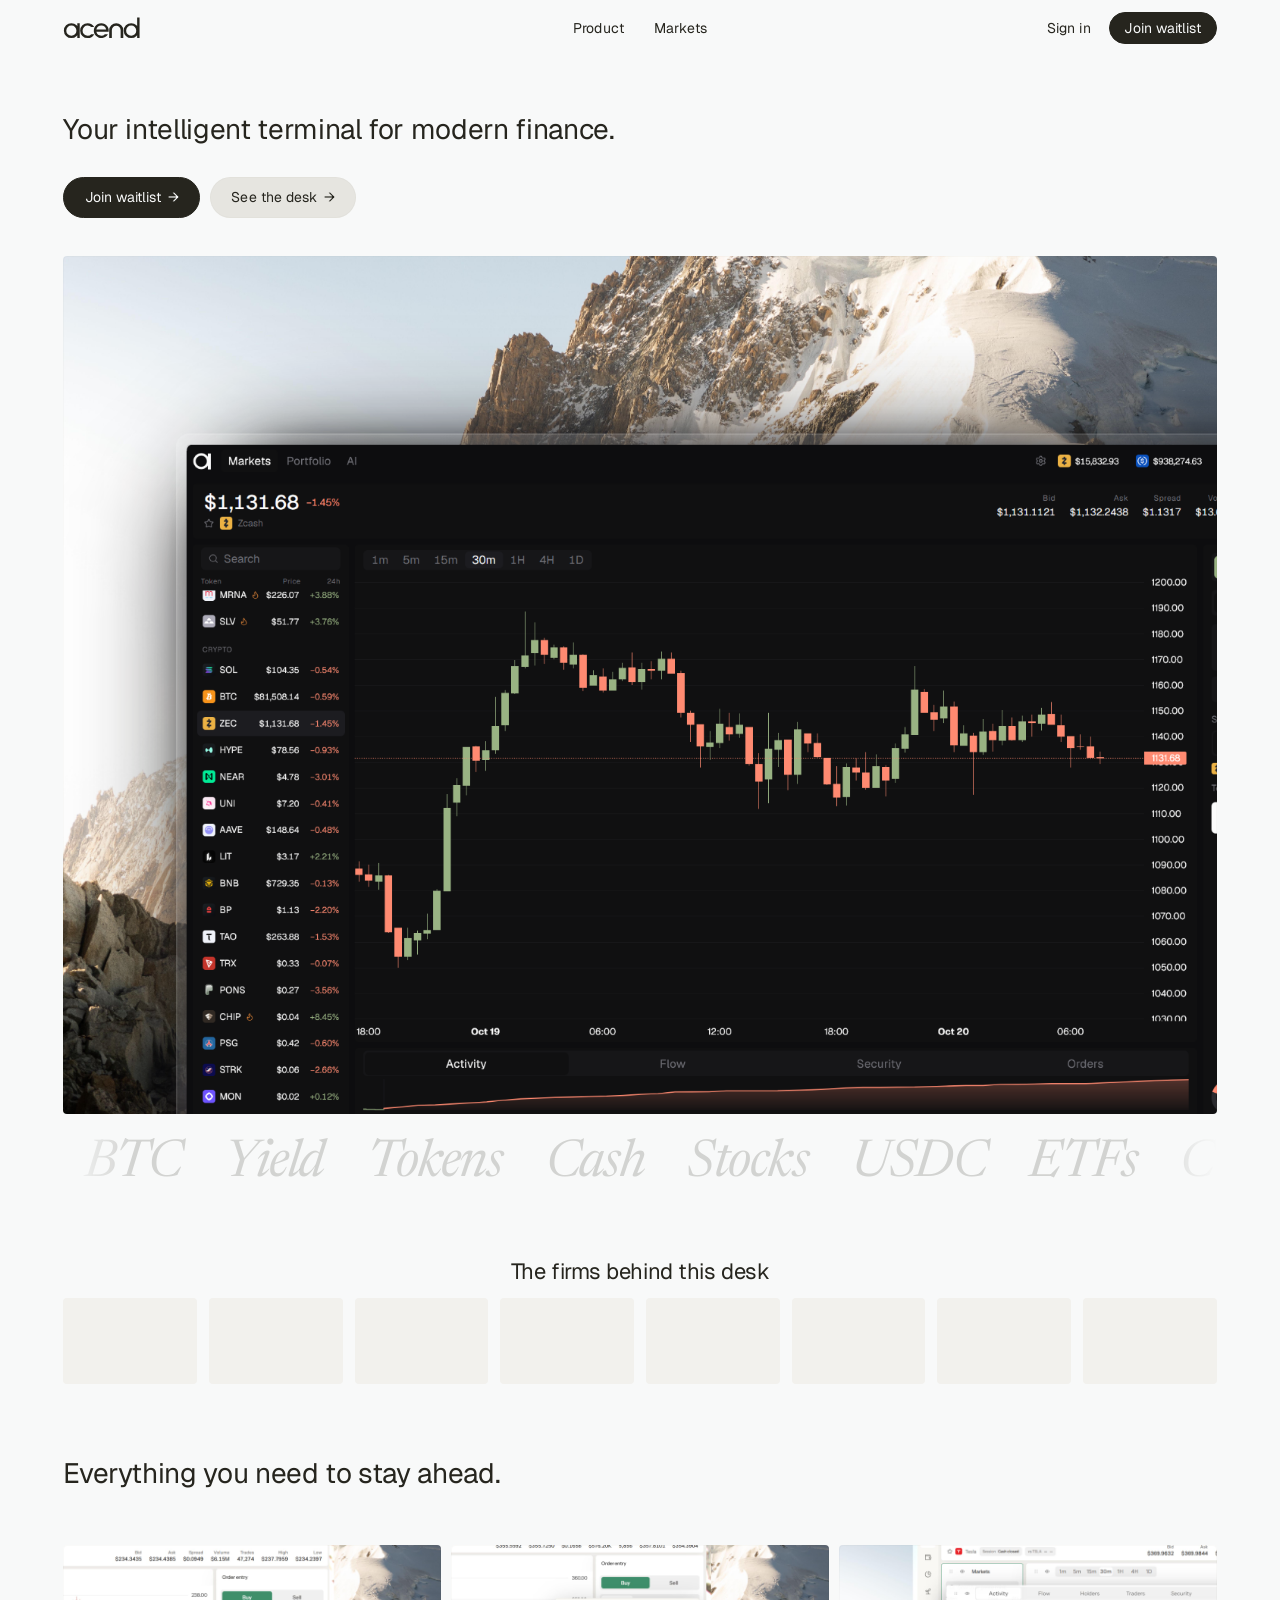
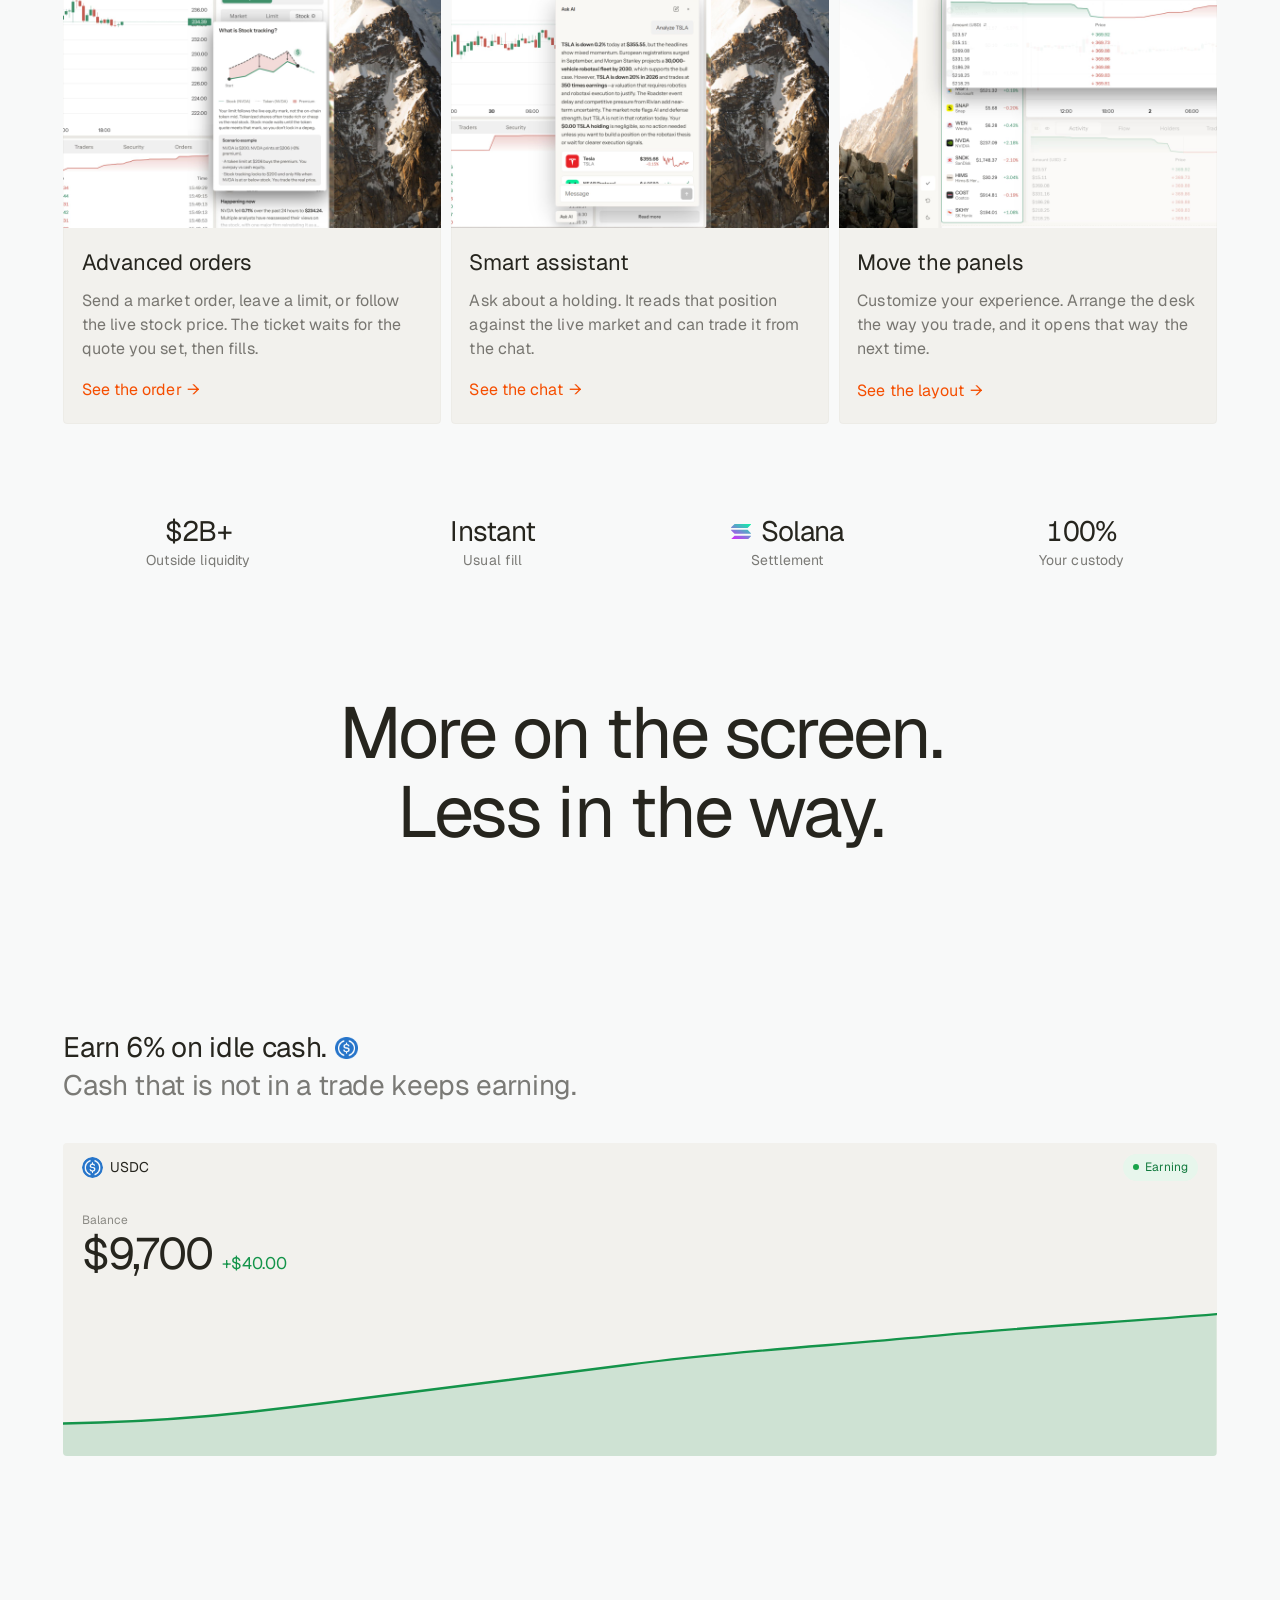
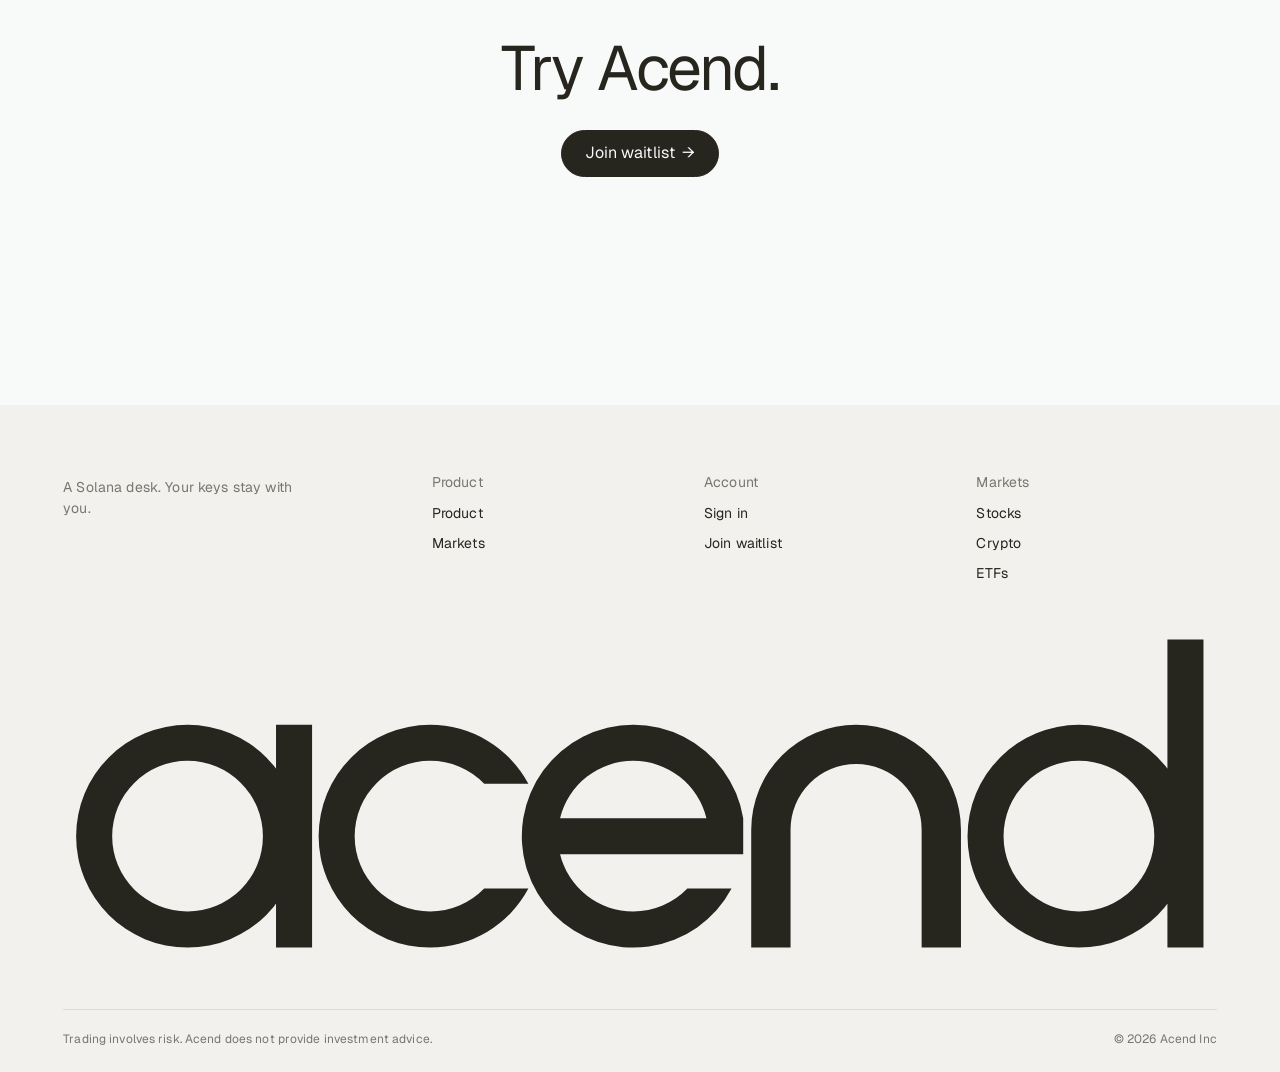
==== index.html @ 60d82014 "Bring the new hero onto the site branch. Co-authored-by: kaidenbell <kaidenbell@users.noreply.github" ====
<!DOCTYPE html>
<html lang="en">
  <head>
    <meta charset="utf-8" />
    <meta name="viewport" content="width=device-width, initial-scale=1" />
    <meta name="theme-color" content="#f8f9f9" />
    <meta
      name="description"
      content="Acend is a trading desk on Solana. Stocks, crypto, ETFs, and yield in one place. You keep custody."
    />
    <meta property="og:title" content="Acend | A trading desk on Solana" />
    <meta
      property="og:description"
      content="Acend is a trading desk on Solana. One ticket for stocks, crypto, ETFs, and yield. You keep custody."
    />
    <meta property="og:type" content="website" />
    <title>Acend | A trading desk on Solana</title>
    <link rel="icon" href="./favicon.svg" type="image/svg+xml" />
    <link rel="preconnect" href="https://fonts.googleapis.com" />
    <link rel="preconnect" href="https://fonts.gstatic.com" crossorigin />
    <link
      href="https://fonts.googleapis.com/css2?family=Geist:wght@300;400;500&family=Newsreader:ital,opsz,wght@1,6..72,400&display=swap"
      rel="stylesheet"
    />
    <link rel="stylesheet" href="./styles.css" />
  </head>
  <body>
    <a class="skip-link" href="#main">Skip to content</a>

    <header class="header">
      <div class="container header-bar">
        <a class="logo" href="#top" aria-label="Acend home">
          <svg class="wordmark" viewBox="0 0 176 50" aria-hidden="true">
            <g fill="currentColor" fill-rule="nonzero">
              <g transform="translate(2 14)">
                <path d="M34 17a17 17 0 1 1-34 0 17 17 0 1 1 34 0zM28.5 17a11.5 11.5 0 1 0-23 0 11.5 11.5 0 1 0 23 0zM30.5 0h5.5v34h-5.5z" />
              </g>
              <g transform="translate(39 14)">
                <path d="M32 9A17 17 0 0 0 17 0A17 17 0 0 0 0 17A17 17 0 0 0 17 34A17 17 0 0 0 32 25L25.26 25A11.5 11.5 0 0 1 17 28.5A11.5 11.5 0 0 1 5.5 17A11.5 11.5 0 0 1 17 5.5A11.5 11.5 0 0 1 25.26 9L32 9Z" />
              </g>
              <g transform="translate(70 14)">
                <path fill-rule="evenodd" d="M32 25A17 17 0 1 1 33.776 14.25L33.776 19.75H5.833A11.5 11.5 0 0 0 17 28.5A11.5 11.5 0 0 0 25.26 25L32 25ZM5.833 14.25A11.5 11.5 0 0 1 17 5.5A11.5 11.5 0 0 1 28.167 14.25Z" />
              </g>
              <g transform="translate(105 14)">
                <path d="M0 34V16A16 16 0 0 1 32 16V34H26V16A10 10 0 0 0 6 16V34H0Z" />
              </g>
              <g transform="translate(138 14)">
                <path d="M34 17a17 17 0 1 1-34 0 17 17 0 1 1 34 0zM28.5 17a11.5 11.5 0 1 0-23 0 11.5 11.5 0 1 0 23 0zM30.5-13h5.5v47h-5.5z" />
              </g>
            </g>
          </svg>
        </a>

        <nav class="nav" aria-label="Primary">
          <a href="#products">Product</a>
          <a href="#products">Markets</a>
        </nav>

        <div class="header-actions">
          <a class="quiet" href="https://acend-production.up.railway.app" data-app>Sign in</a>
          <a class="btn" href="/waitlist">Join waitlist</a>
        </div>

        <button
          class="menu-toggle"
          type="button"
          aria-expanded="false"
          aria-controls="mobile-nav"
          aria-label="Open menu"
        >
          <span></span>
          <span></span>
          <span></span>
        </button>
      </div>
    </header>

    <div class="mobile-nav" id="mobile-nav">
      <nav class="container" aria-label="Mobile">
        <a href="#products">Product</a>
        <a href="#products">Markets</a>
        <div class="mobile-cta">
          <a class="btn" href="/waitlist">Join waitlist</a>
        </div>
      </nav>
    </div>

    <main id="main">
      <section class="hero" id="top">
        <div class="container">
          <div class="stack">
            <h1 class="stack-title">Your intelligent terminal for modern finance.</h1>
          </div>
          <div class="hero-actions">
            <a class="btn" href="/waitlist">
              Join waitlist <span class="arrow" aria-hidden="true">→</span>
            </a>
            <a class="btn btn--secondary" href="#products">
              See the desk <span class="arrow" aria-hidden="true">→</span>
            </a>
          </div>

          <figure class="stage">
            <img
              src="./images/hero-desktop.png"
              alt="Acend trading desk over a mountain, with markets, a chart, and an order ticket."
              width="1522"
              height="1132"
            />
          </figure>
        </div>

        <section class="marquee" id="markets" aria-label="Markets">
          <div class="marquee__mask">
            <div class="marquee__track">
              <span class="marquee__item">BTC</span>
              <span class="marquee__item">Yield</span>
              <span class="marquee__item">Tokens</span>
              <span class="marquee__item">Cash</span>
              <span class="marquee__item">Stocks</span>
              <span class="marquee__item">USDC</span>
              <span class="marquee__item">ETFs</span>
              <span class="marquee__item">Crypto</span>
              <span class="marquee__item">SOL</span>
              <span class="marquee__item">Portfolio</span>
              <span class="marquee__item">BTC</span>
              <span class="marquee__item">Yield</span>
              <span class="marquee__item">Tokens</span>
              <span class="marquee__item">Cash</span>
              <span class="marquee__item">Stocks</span>
              <span class="marquee__item">USDC</span>
              <span class="marquee__item">ETFs</span>
              <span class="marquee__item">Crypto</span>
              <span class="marquee__item">SOL</span>
              <span class="marquee__item">Portfolio</span>
            </div>
          </div>
        </section>
      </section>

      <section class="logos" aria-labelledby="logos-title">
        <div class="container">
          <p class="logos-title" id="logos-title">The firms behind this desk</p>
          <div class="logo-row" aria-hidden="true">
            <div class="logo-card"></div>
            <div class="logo-card"></div>
            <div class="logo-card"></div>
            <div class="logo-card"></div>
            <div class="logo-card"></div>
            <div class="logo-card"></div>
            <div class="logo-card"></div>
            <div class="logo-card"></div>
          </div>
        </div>
      </section>

      <section class="section" id="products">
        <div class="container">
          <div class="stack">
            <h2 class="stack-title">Everything you need<br class="stack-break"> to stay ahead.</h2>
          </div>

          <div class="cards">
            <article class="card">
              <figure class="card-media">
                <img
                  src="./images/advanced-orders.jpg"
                  alt="Stock tracking on the Acend ticket, with a limit that follows the live equity price"
                  width="1600"
                  height="1200"
                />
              </figure>
              <div class="card-body">
                <h3 class="type-md">Advanced orders</h3>
                <p class="type-base sec pretty">
                  Send a market order, leave a limit, or follow the live stock price. The ticket waits for the quote you set, then fills.
                </p>
                <a class="link-accent" href="#products">See the order <span class="arrow" aria-hidden="true">→</span></a>
              </div>
            </article>

            <article class="card">
              <figure class="card-media">
                <img
                  src="./images/ask-desk.jpg"
                  alt="Ask AI on the Acend desk, with a note on Tesla and a place to send a message"
                  width="1600"
                  height="1200"
                />
              </figure>
              <div class="card-body">
                <h3 class="type-md">Smart assistant</h3>
                <p class="type-base sec pretty">
                  Ask about a holding. It reads that position against the live market and can trade it from the chat.
                </p>
                <a class="link-accent" href="#products">See the chat <span class="arrow" aria-hidden="true">→</span></a>
              </div>
            </article>

            <article class="card">
              <figure class="card-media">
                <img
                  src="./images/easy-layout.jpg"
                  alt="Acend markets panel dragged over a Tesla chart, with activity and a stock list"
                  width="1600"
                  height="1200"
                />
              </figure>
              <div class="card-body">
                <h3 class="type-md">Move the panels</h3>
                <p class="type-base sec pretty">
                  Customize your experience. Arrange the desk the way you trade, and it opens that way the next time.
                </p>
                <a class="link-accent" href="#products">See the layout <span class="arrow" aria-hidden="true">→</span></a>
              </div>
            </article>
          </div>
        </div>
      </section>

      <section class="stats-band">
        <div class="container">
          <dl class="stats">
            <div>
              <dt>$2B+</dt>
              <dd>Outside liquidity</dd>
            </div>
            <div>
              <dt>Instant</dt>
              <dd>Usual fill</dd>
            </div>
            <div>
              <dt class="stats-solana">
                <svg class="solana-mark" viewBox="0 0 398 312" aria-hidden="true" focusable="false">
                  <defs>
                    <linearGradient id="sol-a" x1="360.9" y1="351.5" x2="141.2" y2="-69.3" gradientTransform="matrix(1 0 0 -1 0 314)" gradientUnits="userSpaceOnUse">
                      <stop offset="0" stop-color="#00ffa3" />
                      <stop offset="1" stop-color="#dc1fff" />
                    </linearGradient>
                    <linearGradient id="sol-b" x1="264.8" y1="401.6" x2="45.2" y2="-19.1" gradientTransform="matrix(1 0 0 -1 0 314)" gradientUnits="userSpaceOnUse">
                      <stop offset="0" stop-color="#00ffa3" />
                      <stop offset="1" stop-color="#dc1fff" />
                    </linearGradient>
                    <linearGradient id="sol-c" x1="312.5" y1="376.7" x2="92.9" y2="-44.1" gradientTransform="matrix(1 0 0 -1 0 314)" gradientUnits="userSpaceOnUse">
                      <stop offset="0" stop-color="#00ffa3" />
                      <stop offset="1" stop-color="#dc1fff" />
                    </linearGradient>
                  </defs>
                  <path fill="url(#sol-b)" d="M64.6 3.8C67.1 1.4 70.4 0 73.8 0h317.4c5.8 0 8.7 7 4.6 11.1l-62.7 62.7c-2.4 2.4-5.7 3.8-9.2 3.8H6.5c-5.8 0-8.7-7-4.6-11.1L64.6 3.8z" />
                  <path fill="url(#sol-c)" d="M333.1 120.1c-2.4-2.4-5.7-3.8-9.2-3.8H6.5c-5.8 0-8.7 7-4.6 11.1l62.7 62.7c2.4 2.4 5.7 3.8 9.2 3.8h317.4c5.8 0 8.7-7 4.6-11.1l-62.7-62.7z" />
                  <path fill="url(#sol-a)" d="M64.6 237.9c2.4-2.4 5.7-3.8 9.2-3.8h317.4c5.8 0 8.7 7 4.6 11.1l-62.7 62.7c-2.4 2.4-5.7 3.8-9.2 3.8H6.5c-5.8 0-8.7-7-4.6-11.1l62.7-62.7z" />
                </svg>
                Solana
              </dt>
              <dd>Settlement</dd>
            </div>
            <div>
              <dt>100%</dt>
              <dd>Your custody</dd>
            </div>
          </dl>
        </div>
      </section>

      <section class="statement">
        <div class="container">
          <h2 class="type-display">More on the screen. Less in the way.</h2>
        </div>
      </section>

      <section class="section yield" id="yield">
        <div class="container">
          <div class="stack">
            <h2 class="stack-title">Earn 6% on idle cash.<img class="cash-mark" src="./images/usdc.png" alt="" width="256" height="256" /></h2>
            <p class="stack-support">Cash that is not in a trade keeps earning.</p>
          </div>
          <figure class="yield-shot">
            <div class="app-shot" role="img" aria-label="Acend balance of $9,700, earning $40.00.">
              <div class="app-shot-bar">
                <span class="app-shot-asset">
                  <img src="./images/usdc.png" alt="" width="256" height="256" />
                  USDC
                </span>
                <span class="app-status">Earning</span>
              </div>
              <div class="app-shot-main">
                <p class="app-shot-label">Balance</p>
                <div class="app-shot-line">
                  <p class="app-shot-balance">$9,700</p>
                  <p class="app-shot-delta">+$40.00</p>
                </div>
              </div>
              <svg class="app-chart" viewBox="0 0 960 150" preserveAspectRatio="none" aria-hidden="true">
                <path class="app-chart-fill" d="M0 118C90 116 150 108 230 96C320 82 380 74 470 60C560 46 630 42 720 32C810 22 880 18 960 10V150H0Z" />
                <path class="app-chart-line" d="M0 118C90 116 150 108 230 96C320 82 380 74 470 60C560 46 630 42 720 32C810 22 880 18 960 10" />
              </svg>
            </div>
          </figure>
        </div>
      </section>

      <section class="close" id="get-started">
        <div class="container">
          <div class="stack">
            <h2 class="stack-title">Try Acend.</h2>
          </div>
          <a class="btn" href="/waitlist">
            Join waitlist <span class="arrow" aria-hidden="true">→</span>
          </a>
        </div>
      </section>

      <div class="mind">
        <canvas id="mind" aria-hidden="true"></canvas>
      </div>
    </main>

    <footer class="footer">
      <div class="container">
        <div class="footer-grid">
          <div class="footer-brand">
            <p>A Solana desk. Your keys stay with you.</p>
          </div>
          <div>
            <h3>Product</h3>
            <a href="#products">Product</a>
            <a href="#products">Markets</a>
          </div>
          <div>
            <h3>Account</h3>
            <a href="https://acend-production.up.railway.app" data-app>Sign in</a>
            <a href="/waitlist">Join waitlist</a>
          </div>
          <div>
            <h3>Markets</h3>
            <a href="#products">Stocks</a>
            <a href="#products">Crypto</a>
            <a href="#products">ETFs</a>
          </div>
        </div>

        <a class="footer-mark" href="#top" aria-label="Acend home">
          <svg class="wordmark" viewBox="0 0 176 50" aria-hidden="true">
            <g fill="currentColor" fill-rule="nonzero">
              <g transform="translate(2 14)">
                <path d="M34 17a17 17 0 1 1-34 0 17 17 0 1 1 34 0zM28.5 17a11.5 11.5 0 1 0-23 0 11.5 11.5 0 1 0 23 0zM30.5 0h5.5v34h-5.5z" />
              </g>
              <g transform="translate(39 14)">
                <path d="M32 9A17 17 0 0 0 17 0A17 17 0 0 0 0 17A17 17 0 0 0 17 34A17 17 0 0 0 32 25L25.26 25A11.5 11.5 0 0 1 17 28.5A11.5 11.5 0 0 1 5.5 17A11.5 11.5 0 0 1 17 5.5A11.5 11.5 0 0 1 25.26 9L32 9Z" />
              </g>
              <g transform="translate(70 14)">
                <path fill-rule="evenodd" d="M32 25A17 17 0 1 1 33.776 14.25L33.776 19.75H5.833A11.5 11.5 0 0 0 17 28.5A11.5 11.5 0 0 0 25.26 25L32 25ZM5.833 14.25A11.5 11.5 0 0 1 17 5.5A11.5 11.5 0 0 1 28.167 14.25Z" />
              </g>
              <g transform="translate(105 14)">
                <path d="M0 34V16A16 16 0 0 1 32 16V34H26V16A10 10 0 0 0 6 16V34H0Z" />
              </g>
              <g transform="translate(138 14)">
                <path d="M34 17a17 17 0 1 1-34 0 17 17 0 1 1 34 0zM28.5 17a11.5 11.5 0 1 0-23 0 11.5 11.5 0 1 0 23 0zM30.5-13h5.5v47h-5.5z" />
              </g>
            </g>
          </svg>
        </a>

        <div class="footer-bottom">
          <p>Trading involves risk. Acend does not provide investment advice.</p>
          <p>© 2026 Acend Inc</p>
        </div>
      </div>
    </footer>

    <div class="beta" id="beta-gate" hidden role="dialog" aria-modal="true" aria-labelledby="beta-gate-title">
      <div class="beta-backdrop" data-beta-close></div>
      <div class="beta-panel">
        <h2 id="beta-gate-title" class="type-lg">Acend is in beta.</h2>
        <p class="type-base sec">Accounts open soon.</p>
        <button type="button" class="btn" data-beta-close>Back</button>
      </div>
    </div>

    <script src="./main.js"></script>
  </body>
</html>
---- styles.css ----
/* Acend, set in Cursor's marketing system.
   Type scale, color, spacing, and buttons follow cursor.com.
   CursorGothic is proprietary, so the grotesque is Geist at the same
   weights Cursor actually ships: 400 for text and display, 700 unused
   on the page. */

:root {
  --bg: #f8f9f9;
  --fg: #26251e;
  --fg-02: #3b3a33;
  --accent: #f54e00;
  --card: #f2f1ed;
  --card-03: #e6e5e0;
  --card-04: #e1e0db;
  --text-sec: color-mix(in oklab, var(--fg) 60%, transparent);
  --text-ter: color-mix(in oklab, var(--fg) 40%, transparent);
  --text-hover: color-mix(in oklab, var(--fg) 75%, transparent);
  --border: color-mix(in oklab, var(--fg) 2.5%, transparent);
  --border-02: color-mix(in oklab, var(--fg) 10%, transparent);
  --accent-hover: color-mix(in oklab, var(--accent) 75%, transparent);

  --font: "Geist", "Helvetica Neue", Helvetica, Arial, sans-serif;
  --font-display: "Newsreader", ui-serif, Georgia, serif;

  --g: 0.625rem;
  --v: 1.4rem;
  --header-h: 56px;
  --container: 1380px;
  --radius: 4px;
  --ease: cubic-bezier(0.25, 1, 0.5, 1);
  --dur: 0.14s;

  --text-xs: 0.75rem;
  --text-sm: 0.875rem;
  --text-base: 1rem;
  --text-md: 1.375rem;
  --text-md-lg: 1.625rem;
  --text-lg: 2.25rem;
  --text-xl: 3.25rem;
  --text-2xl: 4.5rem;

  --track-sm: 0.01em;
  --track-base: 0.005em;
  --track-md: -0.005em;
  --track-md-lg: -0.0125em;
  --track-lg: -0.02em;
  --track-xl: -0.025em;
  --track-2xl: -0.03em;
}

*,
*::before,
*::after {
  box-sizing: border-box;
}

html {
  scroll-behavior: smooth;
  scroll-padding-top: calc(var(--header-h) + 12px);
}

@media (prefers-reduced-motion: reduce) {
  html {
    scroll-behavior: auto;
  }

  *,
  *::before,
  *::after {
    transition: none !important;
    animation: none !important;
  }
}

body {
  margin: 0;
  min-height: 100vh;
  background: var(--bg);
  color: var(--fg);
  font-family: var(--font);
  font-size: var(--text-base);
  font-weight: 400;
  line-height: 1.5;
  letter-spacing: var(--track-base);
  font-synthesis: none;
  text-rendering: optimizeLegibility;
  -webkit-font-smoothing: antialiased;
  -moz-osx-font-smoothing: grayscale;
}

body.locked {
  overflow: hidden;
}

img,
svg {
  display: block;
  max-width: 100%;
}

button,
a {
  color: inherit;
}

button {
  font: inherit;
  background: none;
  border: 0;
  padding: 0;
  cursor: pointer;
}

a {
  text-decoration: none;
}

h1,
h2,
h3,
p,
dl,
dd,
figure,
blockquote {
  margin: 0;
}

::selection {
  background: var(--fg);
  color: var(--bg);
}

:focus {
  outline: none;
}

:focus-visible {
  outline: 2px solid var(--fg);
  outline-offset: 0.3ch;
}

.skip-link {
  position: absolute;
  left: 1rem;
  top: -4rem;
  z-index: 80;
  border-radius: 999px;
  background: var(--fg);
  color: var(--bg);
  padding: 0.45em 0.8em;
  font-size: var(--text-sm);
}

.skip-link:focus {
  top: 0.75rem;
}

.container {
  width: min(var(--container), calc(100% - 2.5rem));
  margin-inline: auto;
}

@media (min-width: 900px) {
  .container,
  .marquee {
    width: min(calc(var(--container) - 5.4rem), calc(100% - 2.5rem - 5.4rem));
    margin-inline: auto;
  }
}

.type-sm {
  font-size: var(--text-sm);
  line-height: 1.5;
  letter-spacing: var(--track-sm);
}

.type-base {
  font-size: var(--text-base);
  line-height: 1.5;
  letter-spacing: var(--track-base);
}

.type-md {
  font-size: var(--text-base);
  line-height: 1.3;
  letter-spacing: var(--track-md);
}

.type-lg {
  font-size: clamp(1.75rem, 1.2rem + 2vw, var(--text-lg));
  line-height: 1.2;
  letter-spacing: var(--track-lg);
  font-weight: 400;
  text-wrap: balance;
}

.type-display {
  font-size: clamp(2.5rem, 1rem + 5vw, var(--text-2xl));
  line-height: 1.1;
  letter-spacing: var(--track-2xl);
  font-weight: 400;
  text-wrap: balance;
}

.sec {
  color: var(--text-sec);
}

.pretty {
  text-wrap: pretty;
}

/* Buttons — fully rounded, weight 400, same padding as cursor.com */

.btn {
  display: inline-flex;
  align-items: center;
  justify-content: center;
  gap: 0.45em;
  border-radius: 999px;
  border: 1px solid var(--fg);
  background: var(--fg);
  color: var(--bg);
  font-size: var(--text-base);
  font-weight: 400;
  line-height: 1;
  letter-spacing: var(--track-base);
  padding: 0.89em 1.45em 0.91em;
  white-space: nowrap;
  transition: background-color var(--dur) var(--ease), border-color var(--dur) var(--ease), color var(--dur) var(--ease);
}

.btn:hover {
  background: var(--fg-02);
  border-color: var(--fg-02);
  color: var(--bg);
}

.btn--secondary {
  background: var(--card-03);
  border-color: var(--border);
  color: var(--fg);
}

.btn--secondary:hover {
  background: var(--card-04);
  border-color: var(--border);
  color: var(--fg);
}

.btn .arrow {
  display: inline-block;
  transition: transform var(--dur) var(--ease);
}

.btn:hover .arrow {
  transform: translateX(2px);
}

.link-accent {
  display: inline-flex;
  align-items: center;
  gap: 0.35em;
  color: var(--accent);
  font-size: var(--text-base);
  letter-spacing: var(--track-base);
  transition: color var(--dur) var(--ease);
}

.link-accent:hover {
  color: var(--accent-hover);
}

.link-accent .arrow {
  transition: transform var(--dur) var(--ease);
}

.link-accent:hover .arrow {
  transform: translateX(2px);
}

/* Header */

.header {
  position: fixed;
  inset: 0 0 auto;
  z-index: 50;
  height: var(--header-h);
  background: var(--bg);
}

.header-bar {
  display: flex;
  align-items: center;
  justify-content: space-between;
  height: var(--header-h);
  gap: 1rem;
}

.logo {
  display: inline-flex;
  align-items: center;
  color: var(--fg);
  position: relative;
  z-index: 60;
}

.wordmark {
  display: block;
  height: 22px;
  width: auto;
  overflow: visible;
}

.nav {
  display: none;
  align-items: center;
}

.nav a,
.quiet {
  display: inline-flex;
  align-items: center;
  padding: 0.35rem 0.9375rem;
  font-size: var(--text-sm);
  letter-spacing: var(--track-sm);
  line-height: 1.5;
  background: transparent;
  border-radius: 999px;
  transition: color var(--dur) var(--ease);
}

.nav a:hover,
.quiet:hover {
  color: var(--text-hover);
}

.header-actions {
  display: none;
  align-items: center;
  gap: 0.25rem;
}

.header-actions .quiet,
.header-actions .btn {
  height: 32px;
  padding: 0 0.9rem;
  font-size: 0.875rem;
  line-height: 1;
}

.menu-toggle {
  position: relative;
  z-index: 60;
  width: 40px;
  height: 40px;
}

.menu-toggle span {
  position: absolute;
  left: 11px;
  width: 18px;
  height: 1.5px;
  background: var(--fg);
  transition: transform var(--dur) var(--ease), opacity var(--dur) var(--ease), top var(--dur) var(--ease);
}

.menu-toggle span:nth-child(1) {
  top: 15px;
}

.menu-toggle span:nth-child(2) {
  top: 20px;
}

.menu-toggle span:nth-child(3) {
  top: 25px;
}

.menu-toggle.is-open span:nth-child(1) {
  top: 20px;
  transform: rotate(45deg);
}

.menu-toggle.is-open span:nth-child(2) {
  opacity: 0;
}

.menu-toggle.is-open span:nth-child(3) {
  top: 20px;
  transform: rotate(-45deg);
}

.mobile-nav {
  display: none;
  position: fixed;
  inset: var(--header-h) 0 0;
  z-index: 45;
  background: var(--bg);
  overflow: auto;
  padding: 0.5rem 0 3rem;
}

.mobile-nav.is-open {
  display: block;
}

.mobile-nav a {
  display: block;
  padding: 1.15rem 0;
  border-bottom: 1px solid var(--border-02);
  font-size: var(--text-md);
  letter-spacing: var(--track-md);
  line-height: 1.3;
}

.mobile-nav .mobile-cta {
  display: flex;
  flex-direction: column;
  margin-top: 1.75rem;
}

.mobile-nav .mobile-cta .btn {
  display: flex;
  align-items: center;
  justify-content: center;
  width: 100%;
  padding: 0.95em 1.45em;
  border: 1px solid var(--fg);
  font-size: var(--text-base);
  letter-spacing: var(--track-base);
  line-height: 1;
  text-align: center;
}

@media (min-width: 900px) {
  .header-bar {
    display: grid;
    grid-template-columns: 1fr auto 1fr;
  }

  .nav,
  .header-actions {
    display: flex;
  }

  .nav {
    justify-self: center;
  }

  .header-actions {
    justify-self: end;
  }

  .menu-toggle,
  .mobile-nav {
    display: none !important;
  }

  .type-md {
    font-size: var(--text-md);
    line-height: 1.3;
    letter-spacing: var(--track-md);
  }
}

/* Hero */

.hero {
  padding: calc(var(--header-h) + 4.75rem) 0 2rem;
}

@media (min-width: 900px) {
  .hero {
    padding-top: 7rem;
    padding-bottom: 2.8rem;
  }
}

.hero .stack-title,
.hero .stack-support {
  font-weight: 400;
}

.hero-actions {
  display: flex;
  flex-wrap: wrap;
  align-items: center;
  gap: var(--g);
  margin-top: 1.85rem;
}

.hero-actions .btn {
  font-size: 0.875rem;
}

.stack {
  max-width: 20em;
  font-size: 1.625rem;
}

.stack-title,
.stack-support {
  font-size: 1em;
  font-weight: 400;
  line-height: 1.25;
  letter-spacing: -0.0125em;
  text-wrap: balance;
}

.stack-title {
  color: var(--fg);
}

.stack-support {
  margin-top: 0.15rem;
  color: var(--text-sec);
}

.stack .btn {
  margin-top: 1.7rem;
}

@media (max-width: 899px) {
  #yield .stack {
    max-width: none;
  }

  #yield .stack-support {
    font-size: 1.125rem;
    text-wrap: nowrap;
  }

  .hero .stack-support,
  .hero-actions .btn--secondary {
    display: none;
  }

  .hero .stack {
    max-width: 16em;
  }

  .hero .stack-title,
  #products .stack-title {
    line-height: 1.08;
  }

  .hero-actions {
    margin-top: 1.4rem;
  }
}

@media (min-width: 900px) {
  .stack-break {
    display: none;
  }

  .stack {
    font-size: 1.75rem;
  }
}

.mind {
  height: 176px;
  margin: 0 0 1.25rem;
}

.mind canvas {
  display: block;
  width: 100%;
  height: 100%;
}

@media (max-width: 899px) {
  .mind {
    height: 132px;
  }
}

.stage {
  position: relative;
  margin: 2.4rem 0 0;
  overflow: hidden;
  border-radius: var(--radius);
  background: var(--card-03);
  aspect-ratio: 1522 / 1132;
}

.stage::after {
  content: "";
  position: absolute;
  inset: 0;
  border-radius: inherit;
  border: 1px solid var(--border);
  pointer-events: none;
}

.stage img {
  display: block;
  width: 100%;
  height: 100%;
  object-fit: cover;
  object-position: center;
}

.stats-band {
  padding: 2.75rem 0 0.6rem;
}

#products {
  padding-bottom: 1.6rem;
}

.stats {
  display: grid;
  grid-template-columns: 1fr 1fr;
  gap: 1.6rem 1rem;
  margin: 0;
  text-align: center;
}

.stats > div {
  display: flex;
  flex-direction: column;
  align-items: center;
}

.stats dt {
  font-size: 1.25rem;
  font-weight: 400;
  line-height: 1.15;
  letter-spacing: -0.02em;
  font-variant-numeric: tabular-nums;
}

.stats dd {
  margin-top: 0.2rem;
  color: var(--text-sec);
  font-size: var(--text-sm);
  letter-spacing: 0.01em;
}

.logos {
  padding: 0.85rem 0 0.25rem;
  text-align: center;
}

.logos-title {
  margin: 0 auto;
  max-width: 18em;
  font-size: 1.25rem;
  font-weight: 400;
  letter-spacing: -0.02em;
  line-height: 1.3;
}

.logo-row {
  display: grid;
  grid-template-columns: repeat(4, minmax(0, 1fr));
  gap: 0.5rem;
  margin-top: 0.6rem;
}

.logo-card {
  height: 4.35rem;
  background: var(--card);
  border-radius: var(--radius);
}

@media (min-width: 900px) {
  .logos {
    padding-top: 1.15rem;
  }

  .logos-title {
    max-width: none;
    font-size: 1.375rem;
  }

  #products {
    padding-bottom: 2rem;
  }

  .stats-band {
    padding-top: 3.75rem;
  }

  .logo-row {
    grid-template-columns: repeat(8, minmax(0, 1fr));
    gap: 0.75rem;
    margin-top: 0.75rem;
  }

  .logo-card {
    height: 5.4rem;
  }
}

.stats-solana {
  display: flex;
  align-items: center;
  justify-content: center;
  gap: 0.35em;
}

.solana-mark {
  width: 0.72em;
  height: 0.56em;
  flex: none;
}

@media (min-width: 900px) {
  .stats {
    grid-template-columns: repeat(4, minmax(0, 1fr));
    gap: 1.5rem;
  }

  .stats dt {
    font-size: 1.75rem;
    letter-spacing: -0.025em;
    line-height: 1.1;
  }
}

/* Moving market line — Newsreader italic, same as acend.fi */

.marquee {
  padding: 1.5rem 0 0.25rem;
  overflow: hidden;
}

.marquee__mask {
  mask-image: linear-gradient(to right, transparent, #000 6%, #000 94%, transparent);
}

.marquee__track {
  display: flex;
  width: max-content;
  animation: marquee 56s linear infinite;
}

.marquee__item {
  flex-shrink: 0;
  padding: 0 1.35rem;
  font-family: var(--font-display);
  font-size: clamp(2rem, 1.2rem + 2.6vw, 3.25rem);
  font-style: italic;
  font-weight: 400;
  letter-spacing: -0.03em;
  line-height: 1;
  color: color-mix(in oklab, var(--fg) 18%, transparent);
  font-optical-sizing: auto;
}

@keyframes marquee {
  from {
    transform: translateX(0);
  }
  to {
    transform: translateX(-50%);
  }
}

@media (hover: hover) {
  .marquee:hover .marquee__track {
    animation-play-state: paused;
  }
}

/* Sections */

.section {
  padding: 4.2rem 0;
}

.section .stack + .cards {
  margin-top: 3.4rem;
}

/* Feature cards */

.cards {
  display: grid;
  gap: 2rem;
}

.card {
  position: relative;
  display: flex;
  flex-direction: column;
  min-width: 0;
  background: var(--card);
  border-radius: var(--radius);
  overflow: hidden;
}

.card::before {
  content: "";
  position: absolute;
  inset: 0;
  z-index: 2;
  border-radius: inherit;
  border: 1px solid var(--border);
  pointer-events: none;
}

.card-media {
  aspect-ratio: 4 / 3;
  background: var(--card-03);
  overflow: hidden;
}

.card-media img {
  width: 100%;
  height: 100%;
  object-fit: cover;
}

.card-body {
  display: flex;
  flex-direction: column;
  align-items: flex-start;
  gap: 0.65rem;
  padding: 1.1rem 1.1rem 1.25rem;
}

.card-body h3 {
  font-weight: 400;
}

.card-body .link-accent {
  margin-top: 0.35rem;
}

@media (min-width: 900px) {
  .cards {
    grid-template-columns: repeat(3, minmax(0, 1fr));
    gap: var(--g);
  }

  .card-body {
    padding: 1.25rem 1.15rem 1.35rem;
    gap: 0.75rem;
  }
}

/* Statement */

.statement {
  padding: 5.6rem 0;
  text-align: center;
}

.statement h2 {
  max-width: 16ch;
  margin-inline: auto;
}

.statement p {
  margin-top: 1rem;
  font-size: var(--text-md);
  line-height: 1.3;
  letter-spacing: var(--track-md);
}

@media (min-width: 900px) {
  .statement {
    padding: 7rem 0;
  }

  .statement p {
    font-size: var(--text-lg);
    line-height: 1.2;
    letter-spacing: var(--track-lg);
  }
}

/* Yield */

.cash-mark {
  display: inline-block;
  width: 0.82em;
  height: 0.82em;
  margin-left: 0.28em;
  vertical-align: -0.08em;
}

.yield-shot {
  margin: 2.2rem 0 0;
}

.app-shot {
  width: 100%;
  background: var(--card);
  border-radius: var(--radius);
  overflow: hidden;
}

.app-shot-bar {
  display: flex;
  align-items: center;
  justify-content: space-between;
  gap: 0.75rem;
  padding: 0.7rem 0.85rem;
}

.app-shot-asset {
  display: inline-flex;
  align-items: center;
  gap: 0.45rem;
  font-size: 0.875rem;
  letter-spacing: -0.01em;
}

.app-shot-asset img {
  width: 1.35rem;
  height: 1.35rem;
  border-radius: 50%;
}

.app-status {
  display: inline-flex;
  align-items: center;
  gap: 0.4rem;
  height: 1.7rem;
  padding: 0 0.65rem;
  border-radius: 999px;
  background: #e7f6ec;
  color: #127a3e;
  font-size: 0.75rem;
  letter-spacing: -0.005em;
}

.app-status::before {
  content: "";
  width: 0.38rem;
  height: 0.38rem;
  border-radius: 50%;
  background: #18a34a;
}

.app-shot-main {
  padding: 0.95rem 0.95rem 1.1rem;
}

.app-shot-label {
  color: #8b8a84;
  font-size: 0.75rem;
  letter-spacing: 0.01em;
}

.app-shot-line {
  display: flex;
  align-items: baseline;
  gap: 0.65rem;
  margin-top: 0.15rem;
}

.app-shot-balance {
  font-size: 2.15rem;
  line-height: 1.05;
  letter-spacing: -0.04em;
}

.app-shot-delta {
  color: #14944a;
  font-size: 0.95rem;
  letter-spacing: -0.015em;
}

.app-chart {
  display: block;
  width: 100%;
  height: 6.25rem;
  margin-top: 0.35rem;
}

.app-chart-fill {
  fill: rgb(20 148 74 / 16%);
}

.app-chart-line {
  fill: none;
  stroke: #14944a;
  stroke-width: 2.4;
  stroke-linecap: round;
  stroke-linejoin: round;
  vector-effect: non-scaling-stroke;
}

@media (min-width: 900px) {
  .yield-shot {
    margin-top: 2.5rem;
  }

  .app-shot {
    width: 100%;
  }

  .app-shot-bar,
  .app-shot-main {
    padding-inline: 1.15rem;
  }

  .app-shot-main {
    padding-top: 1.15rem;
    padding-bottom: 1.3rem;
  }

  .app-shot-balance {
    font-size: 2.75rem;
  }

  .app-shot-delta {
    font-size: 1.05rem;
  }

  .app-chart {
    height: 9.5rem;
  }
}

/* Close */

.close {
  padding: 5.6rem 0 1.75rem;
  text-align: center;
}

.close .stack {
  margin-inline: auto;
  text-align: center;
}

.close .stack-title {
  font-size: clamp(2.75rem, 1.5rem + 3vw, 4.5rem);
  line-height: 1.05;
  letter-spacing: var(--track-2xl);
}

.close .btn {
  margin-top: 1.85rem;
}

@media (min-width: 900px) {
  .close {
    padding: 7rem 0 2rem;
  }
}

/* Footer */

.footer {
  background: var(--card);
  padding: 4.2rem 0 1.5rem;
}

.footer-grid {
  display: grid;
  grid-template-columns: 1fr 1fr;
  gap: 2rem 1.25rem;
}

.footer h3 {
  padding-bottom: 0.35rem;
  color: var(--text-sec);
  font-size: var(--text-sm);
  font-weight: 400;
  letter-spacing: var(--track-sm);
}

.footer-grid a,
.footer-grid p {
  display: block;
  padding: 0.28rem 0;
  font-size: var(--text-sm);
  letter-spacing: var(--track-sm);
}

.footer-grid a:hover {
  color: var(--text-hover);
}

.footer-brand p {
  max-width: 28ch;
  color: var(--text-sec);
  padding-top: 0.35rem;
}

.footer-bottom {
  display: flex;
  flex-direction: column;
  gap: 0.5rem;
  margin-top: 3rem;
  padding-top: 1.25rem;
  border-top: 1px solid var(--border-02);
  color: var(--text-sec);
  font-size: var(--text-xs);
  letter-spacing: var(--track-sm);
  line-height: 1.5;
}

.footer-mark {
  display: block;
  margin-top: 2.8rem;
  color: var(--fg);
}

.footer-mark .wordmark {
  width: 100%;
  height: auto;
}

@media (min-width: 800px) {
  .footer-grid {
    grid-template-columns: 1.4fr repeat(3, 1fr);
    gap: 2rem;
  }

  .footer-bottom {
    flex-direction: row;
    justify-content: space-between;
    align-items: end;
    gap: 2rem;
  }
}

/* Beta */

.beta {
  position: fixed;
  inset: 0;
  z-index: 80;
  display: grid;
  place-items: center;
  padding: 1.25rem;
}

.beta[hidden] {
  display: none;
}

.beta-backdrop {
  position: absolute;
  inset: 0;
  background: rgb(38 37 30 / 0.4);
}

.beta-panel {
  position: relative;
  width: min(28rem, 100%);
  padding: 2rem 1.75rem 1.75rem;
  background: var(--bg);
  border-radius: 8px;
  box-shadow:
    0 0 1rem rgb(0 0 0 / 0.04),
    0 24px 80px rgb(38 37 30 / 0.16);
  text-align: left;
}

.beta-panel::before {
  content: "";
  position: absolute;
  inset: 0;
  border-radius: inherit;
  border: 1px solid var(--border-02);
  pointer-events: none;
}

.beta-panel .sec {
  margin-top: 0.65rem;
  max-width: 28ch;
}

.beta-panel .btn {
  margin-top: 1.5rem;
}

/* Waitlist */

.waitlist-page {
  min-height: 100vh;
  display: flex;
  flex-direction: column;
}

.waitlist-main {
  flex: 1;
  display: flex;
  align-items: center;
  justify-content: center;
  padding: calc(var(--header-h) + 2.75rem) 0 3.5rem;
}

.waitlist-panel {
  width: min(26rem, 100%);
  margin-inline: auto;
  text-align: center;
}

.waitlist-title {
  font-size: clamp(2rem, 1.2rem + 2.2vw, 2.75rem);
  font-weight: 400;
  line-height: 1.15;
  letter-spacing: var(--track-lg);
  text-wrap: balance;
}

@media (min-width: 900px) {
  .waitlist-panel {
    width: min(34rem, 100%);
  }

  .waitlist-title {
    white-space: nowrap;
    text-wrap: nowrap;
  }
}

.waitlist-lead {
  margin: 0.85rem auto 0;
  max-width: 24em;
  color: var(--text-sec);
  text-wrap: balance;
}

@media (max-width: 899px) {
  #result-note {
    max-width: none;
    text-wrap: wrap;
  }
}

@media (min-width: 900px) {
  .note-break {
    display: none;
  }
}

.waitlist-form,
.waitlist-share {
  display: grid;
  gap: 2rem;
  margin-top: 2.15rem;
}

@media (min-width: 900px) {
  .waitlist-form,
  .waitlist-share {
    width: 26rem;
    gap: 1.15rem;
    margin-top: 1.85rem;
    margin-inline: auto;
  }
}

.waitlist-form[hidden],
.waitlist-result[hidden],
.waitlist-share[hidden],
.waitlist-place[hidden],
.waitlist-points[hidden],
.waitlist-rewards[hidden],
.waitlist-error[hidden],
#waitlist-intro[hidden] {
  display: none;
}

.waitlist-field {
  display: grid;
  gap: 0.7rem;
}

@media (min-width: 900px) {
  .waitlist-field {
    gap: 0.45rem;
  }
}

.waitlist-field span,
.waitlist-code-label {
  color: var(--text-sec);
  font-size: var(--text-sm);
  letter-spacing: var(--track-sm);
  text-align: left;
}

.waitlist-field em {
  font-style: normal;
  color: var(--text-ter);
}

.waitlist-field input {
  width: 100%;
  height: 48px;
  padding: 0 0.9rem;
  border: 0;
  border-radius: var(--radius);
  background: var(--card);
  color: var(--fg);
  font: inherit;
  letter-spacing: var(--track-base);
  text-align: center;
}

.waitlist-field input::placeholder {
  color: var(--text-ter);
}

.waitlist-form .btn,
.waitlist-share .btn {
  width: 100%;
  margin-top: 1.15rem;
}

@media (min-width: 900px) {
  .waitlist-form .btn,
  .waitlist-share .btn {
    margin-top: 0.35rem;
  }
}

.waitlist-form .btn:disabled {
  opacity: 0.55;
  cursor: progress;
}

#share-x {
  position: relative;
  isolation: isolate;
}

#share-x::before {
  content: "";
  position: absolute;
  z-index: 2;
  width: 72px;
  height: 2px;
  border-radius: 999px;
  background: linear-gradient(90deg, transparent, #fff 42%, #fff 58%, transparent);
  pointer-events: none;
  offset-path: inset(1px round 999px);
  offset-anchor: center;
  animation: x-glare 3s linear infinite;
}

#share-x .x-label {
  position: relative;
  z-index: 1;
  display: inline-flex;
  align-items: center;
  gap: 0.45em;
}

@keyframes x-glare {
  to {
    offset-distance: 100%;
  }
}

.waitlist-error {
  color: var(--accent);
  font-size: var(--text-sm);
  letter-spacing: var(--track-sm);
}

.waitlist-stats {
  margin-top: 1.6rem;
}

.waitlist-stats:not(:has(p:not([hidden]))) {
  display: none;
}

.waitlist-place,
.waitlist-points {
  margin: 0;
}

.waitlist-points {
  margin-top: 1.35rem;
}

.waitlist-place span,
.waitlist-points span {
  display: block;
  margin-bottom: 0.35rem;
  color: var(--text-sec);
  font-size: var(--text-sm);
  font-weight: 400;
  letter-spacing: var(--track-sm);
}

.waitlist-place strong,
.waitlist-points strong {
  display: block;
  font-size: clamp(3rem, 2rem + 4vw, 4.25rem);
  font-weight: 400;
  line-height: 1;
  letter-spacing: var(--track-2xl);
}

@media (min-width: 900px) {
  .waitlist-stats {
    display: flex;
    justify-content: center;
    gap: 4.5rem;
  }

  .waitlist-points {
    margin-top: 0;
  }
}

.waitlist-rewards {
  display: flex;
  flex-wrap: wrap;
  justify-content: center;
  gap: 0.45rem 1.35rem;
  margin: 1.35rem 0 0;
  padding: 0;
  list-style: none;
  color: var(--text-sec);
  font-size: var(--text-sm);
  letter-spacing: var(--track-sm);
}

.waitlist-rewards strong {
  color: var(--fg);
  font-weight: 400;
}

@media (min-width: 900px) {
  .waitlist-rewards {
    flex-wrap: nowrap;
  }
}

.waitlist-share .waitlist-code-label {
  text-align: center;
}

.waitlist-code-row {
  display: flex;
  align-items: center;
  justify-content: center;
  gap: 0.55rem;
}

.waitlist-code {
  margin: 0;
  font-size: var(--text-md);
  letter-spacing: var(--track-md);
}

.copy-icon {
  display: inline-flex;
  align-items: center;
  justify-content: center;
  width: 36px;
  height: 36px;
  border-radius: var(--radius);
  background: var(--card);
  color: var(--fg);
}

.copy-icon svg {
  width: 16px;
  height: 16px;
}

.copy-icon .copy-icon-check {
  display: none;
}

.copy-icon.is-copied {
  background: var(--fg);
  color: var(--bg);
}

.copy-icon.is-copied .copy-icon-copy {
  display: none;
}

.copy-icon.is-copied .copy-icon-check {
  display: block;
}

.copy-icon:hover {
  background: var(--card-04);
}

.copy-icon.is-copied:hover {
  background: var(--fg);
}

.confetti {
  position: fixed;
  inset: 0;
  z-index: 70;
  pointer-events: none;
}

.waitlist-foot {
  background: transparent;
  padding: 0 0 1.5rem;
}

.waitlist-foot .footer-bottom {
  margin-top: 0;
  border-top: 0;
  text-align: center;
  align-items: center;
}
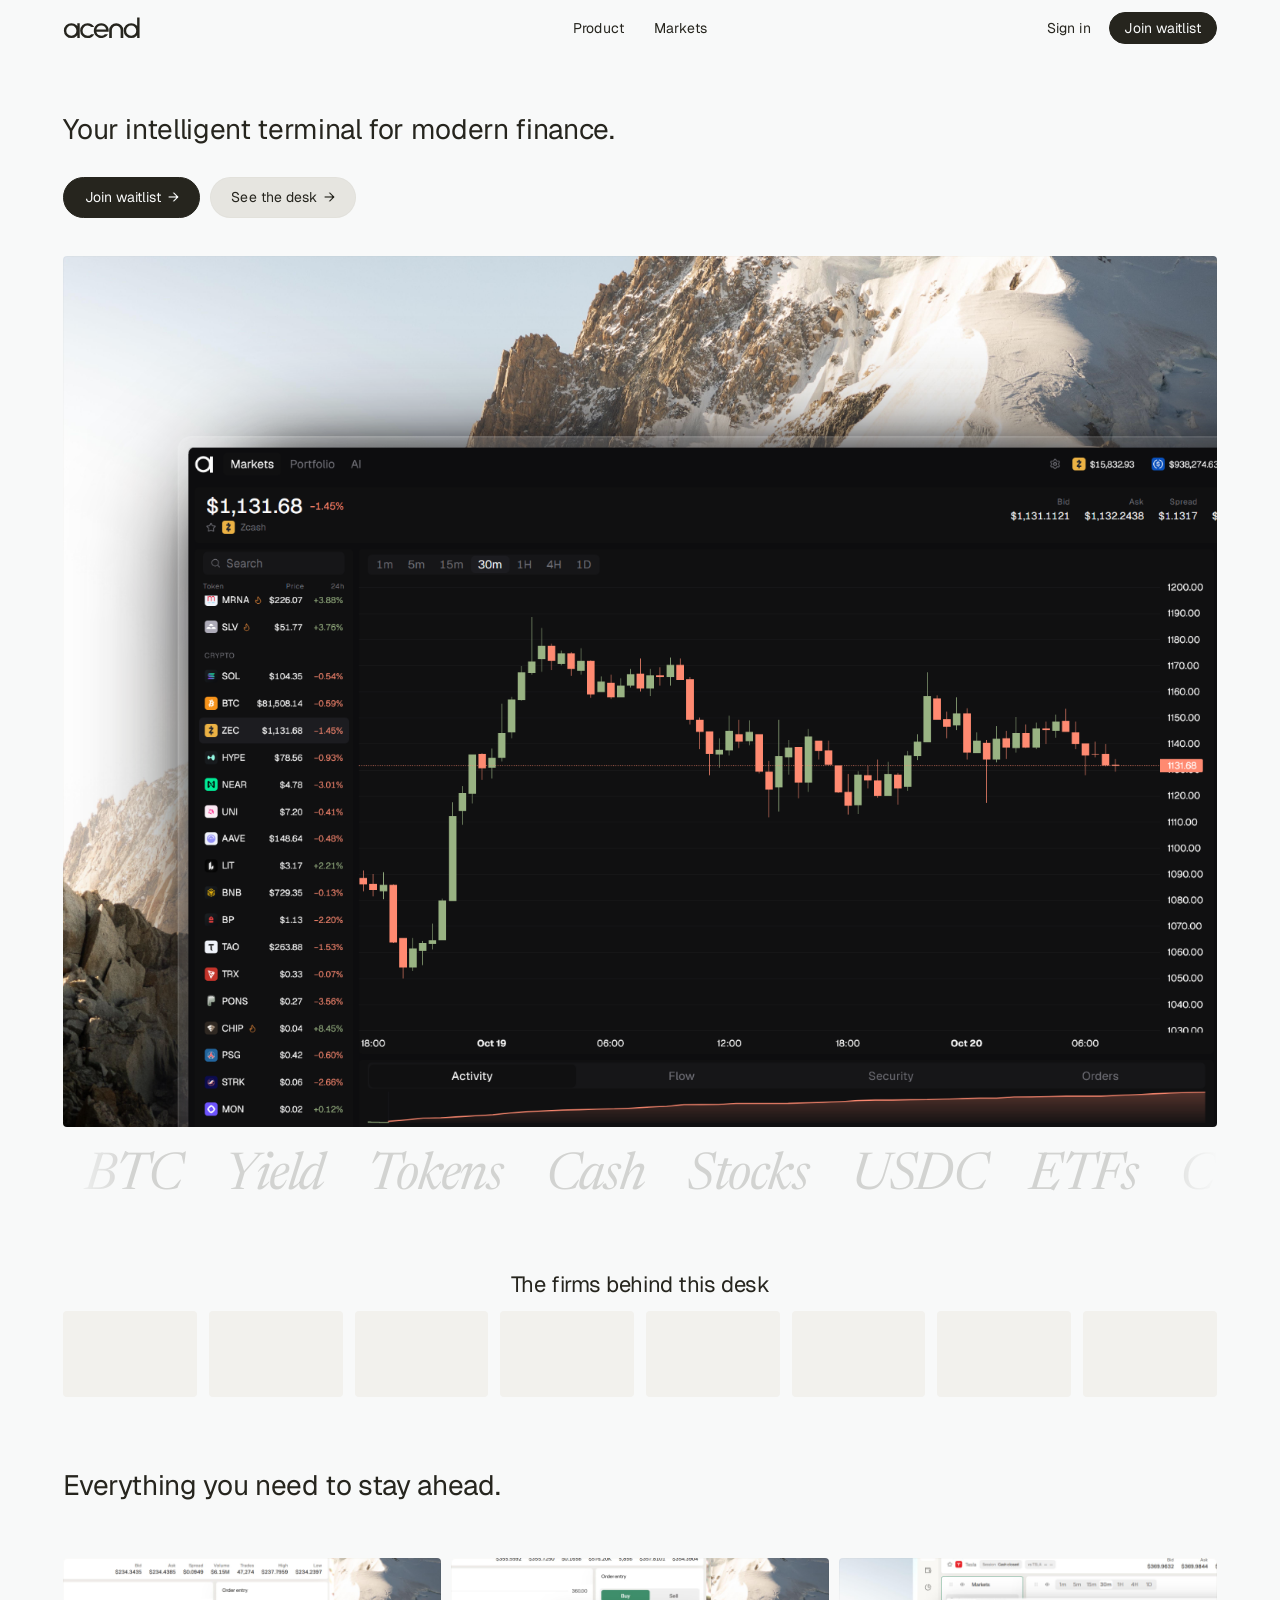
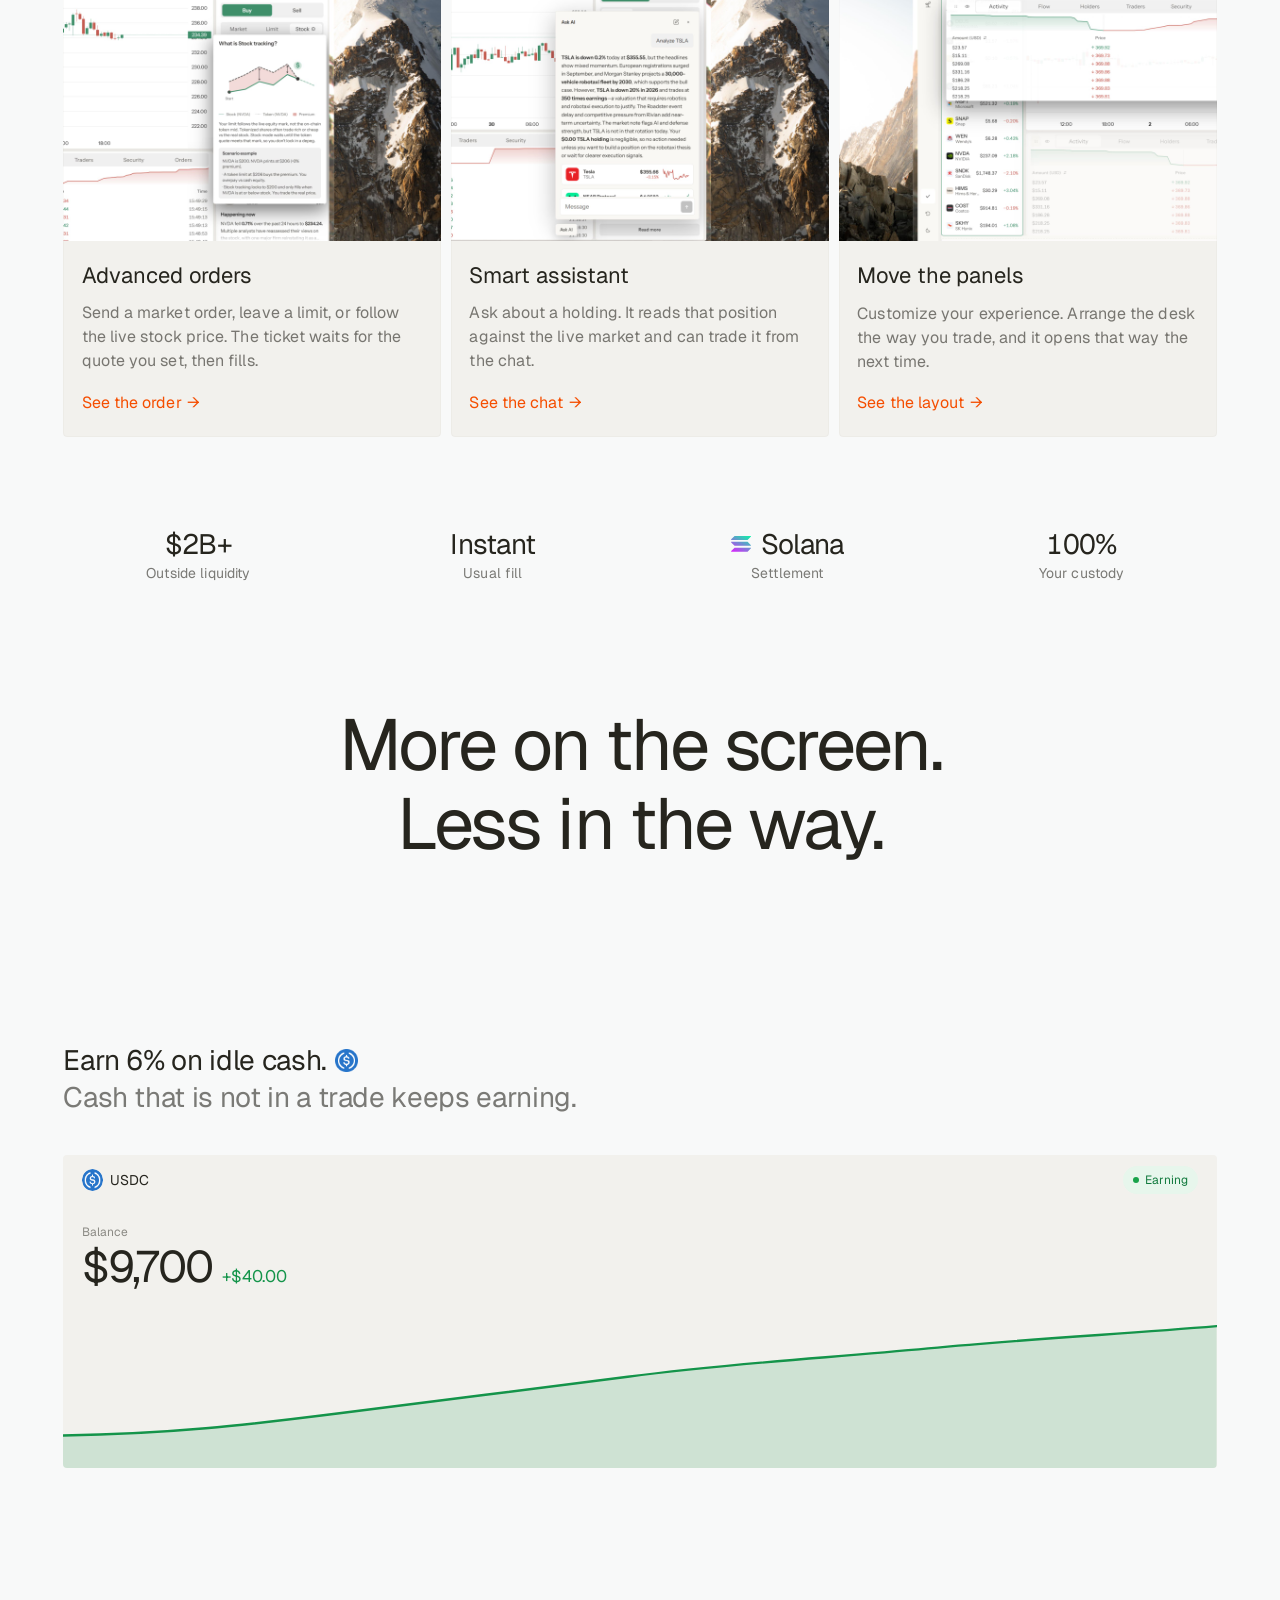
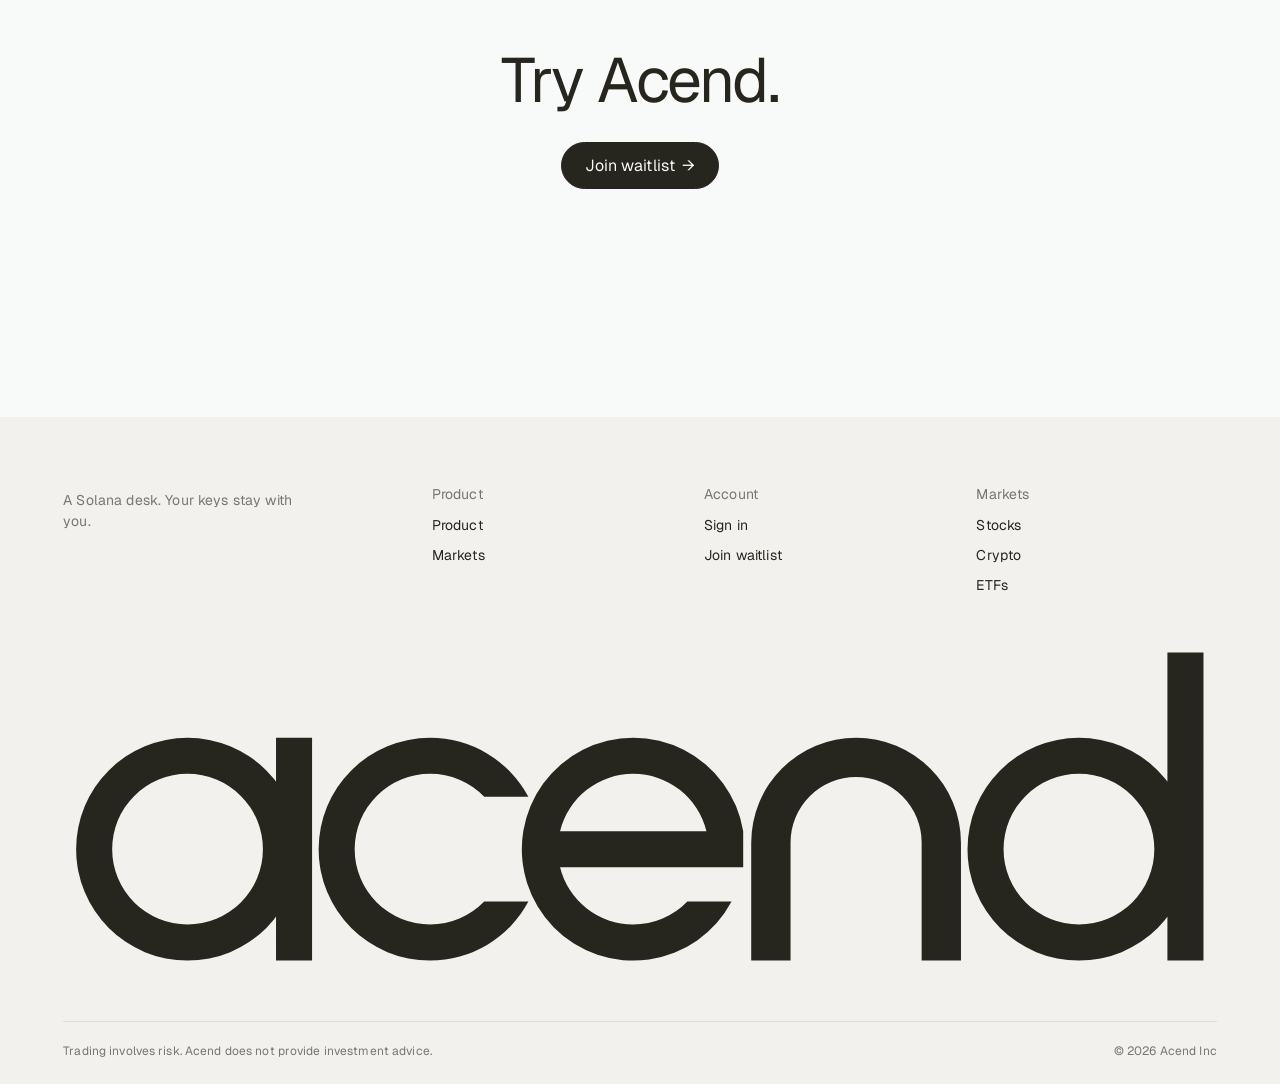
==== commit 21cbe9a4: "Bring the tighter hero onto the site branch. Co-authored-by: kaidenbell <kaidenbell@users.noreply.gi" ====
--- a/index.html
+++ b/index.html
@@ -104,7 +104,7 @@
             <img
               src="./images/hero-desktop.png"
               alt="Acend trading desk over a mountain, with markets, a chart, and an order ticket."
-              width="1522"
+              width="1500"
               height="1132"
             />
           </figure>
--- a/styles.css
+++ b/styles.css
@@ -584,7 +584,7 @@
   overflow: hidden;
   border-radius: var(--radius);
   background: var(--card-03);
-  aspect-ratio: 1522 / 1132;
+  aspect-ratio: 1500 / 1132;
 }
 
 .stage::after {
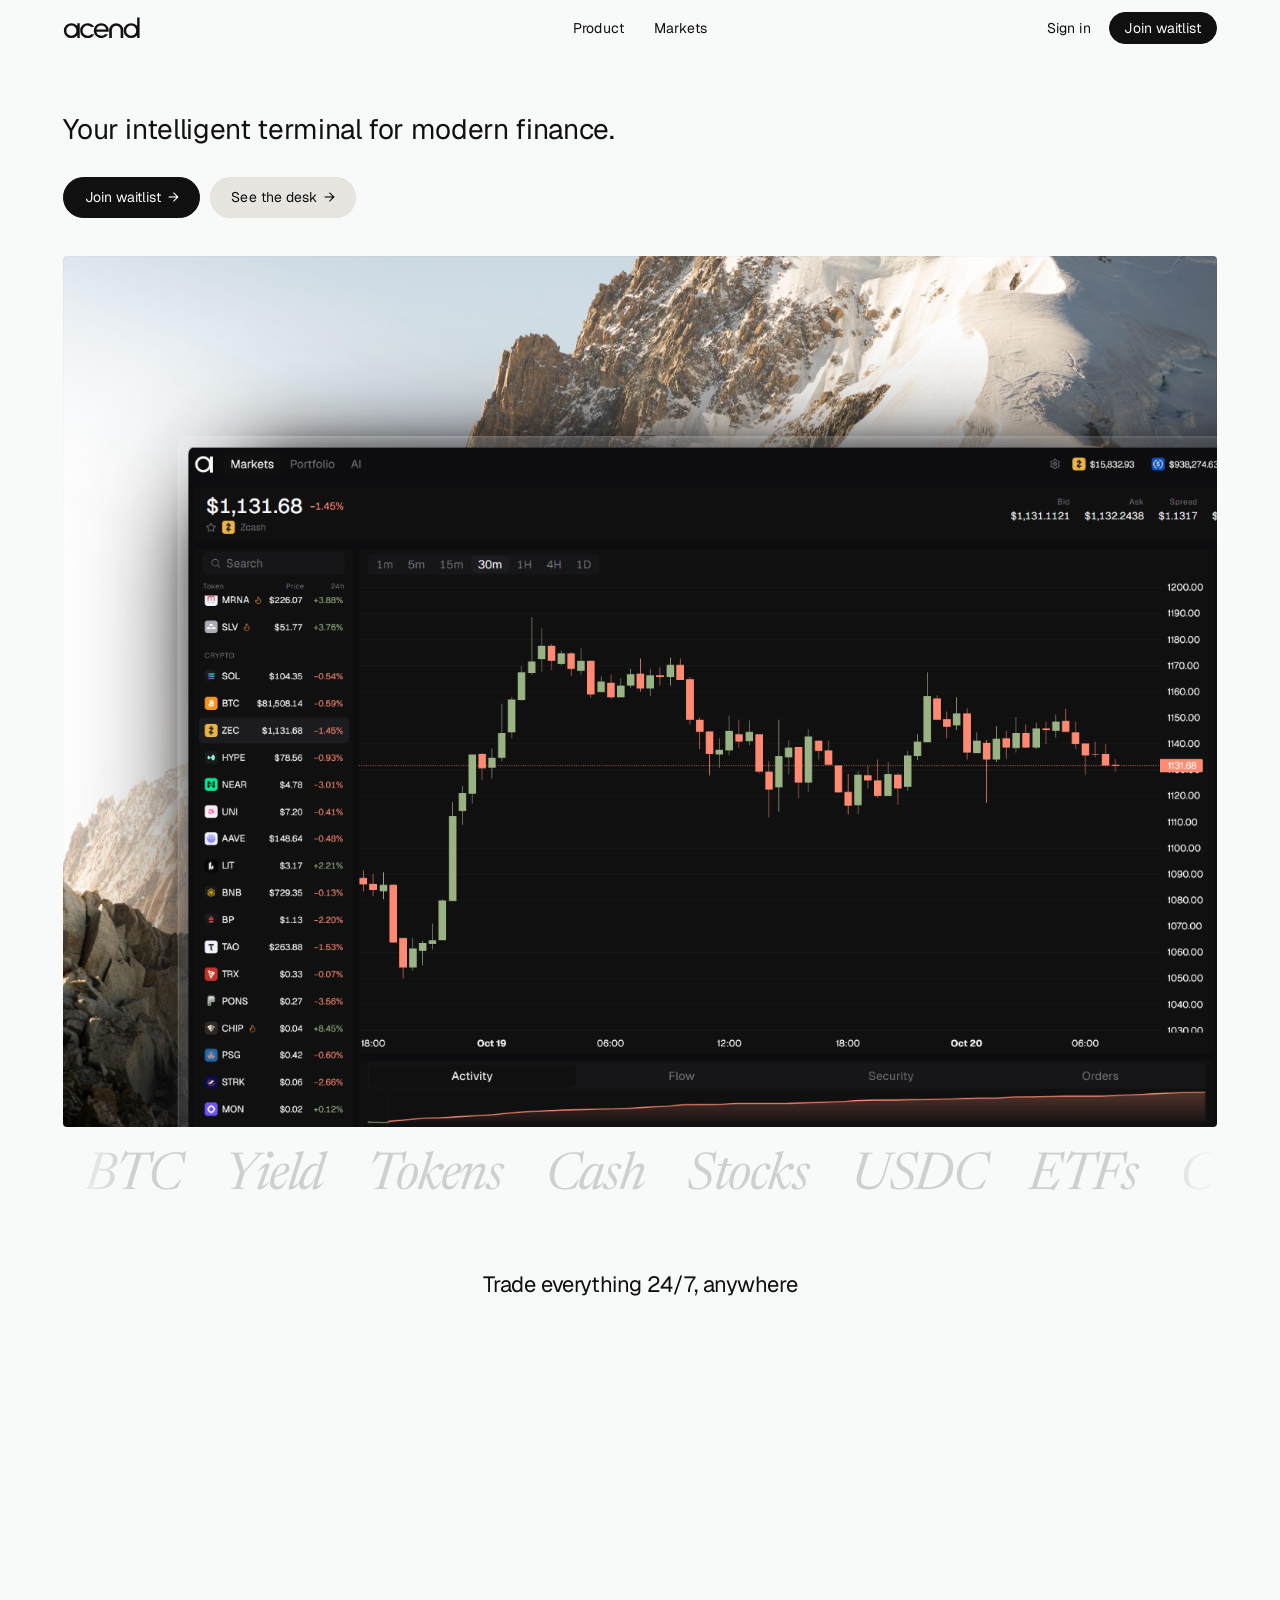
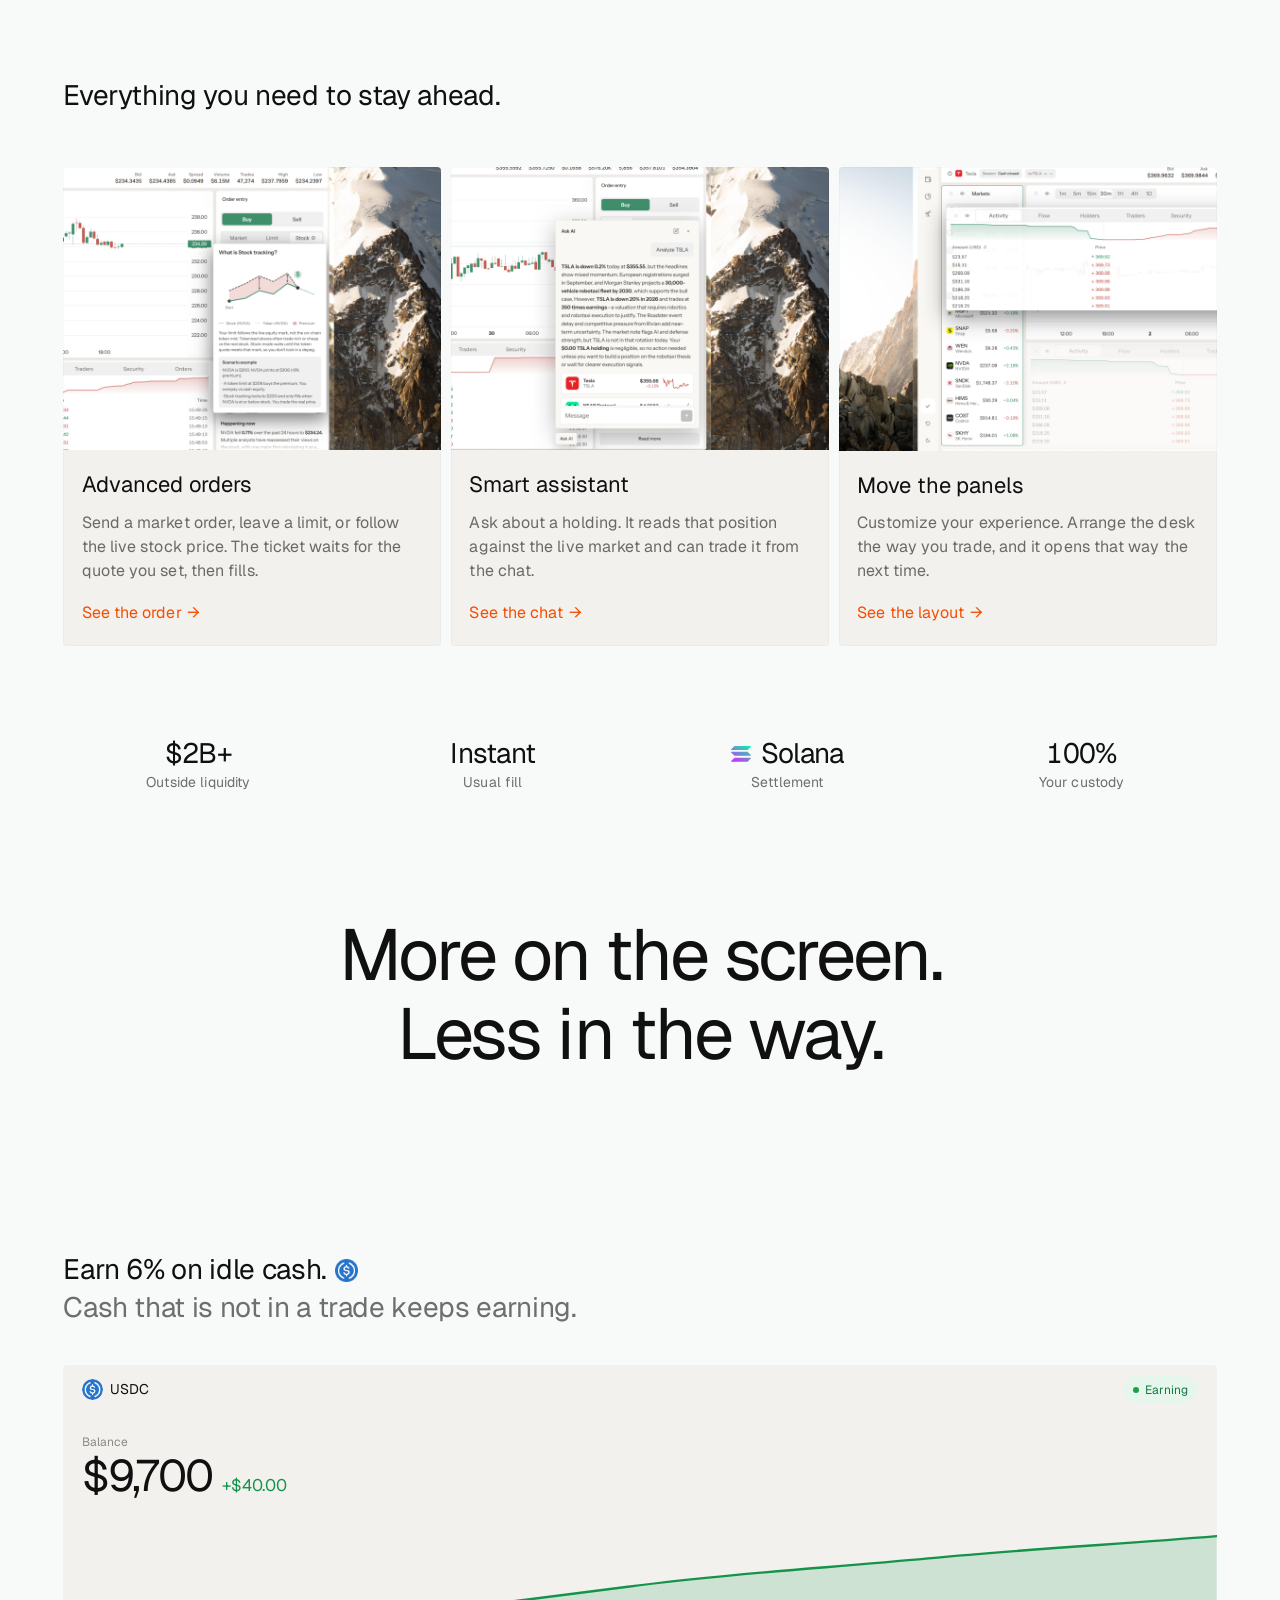
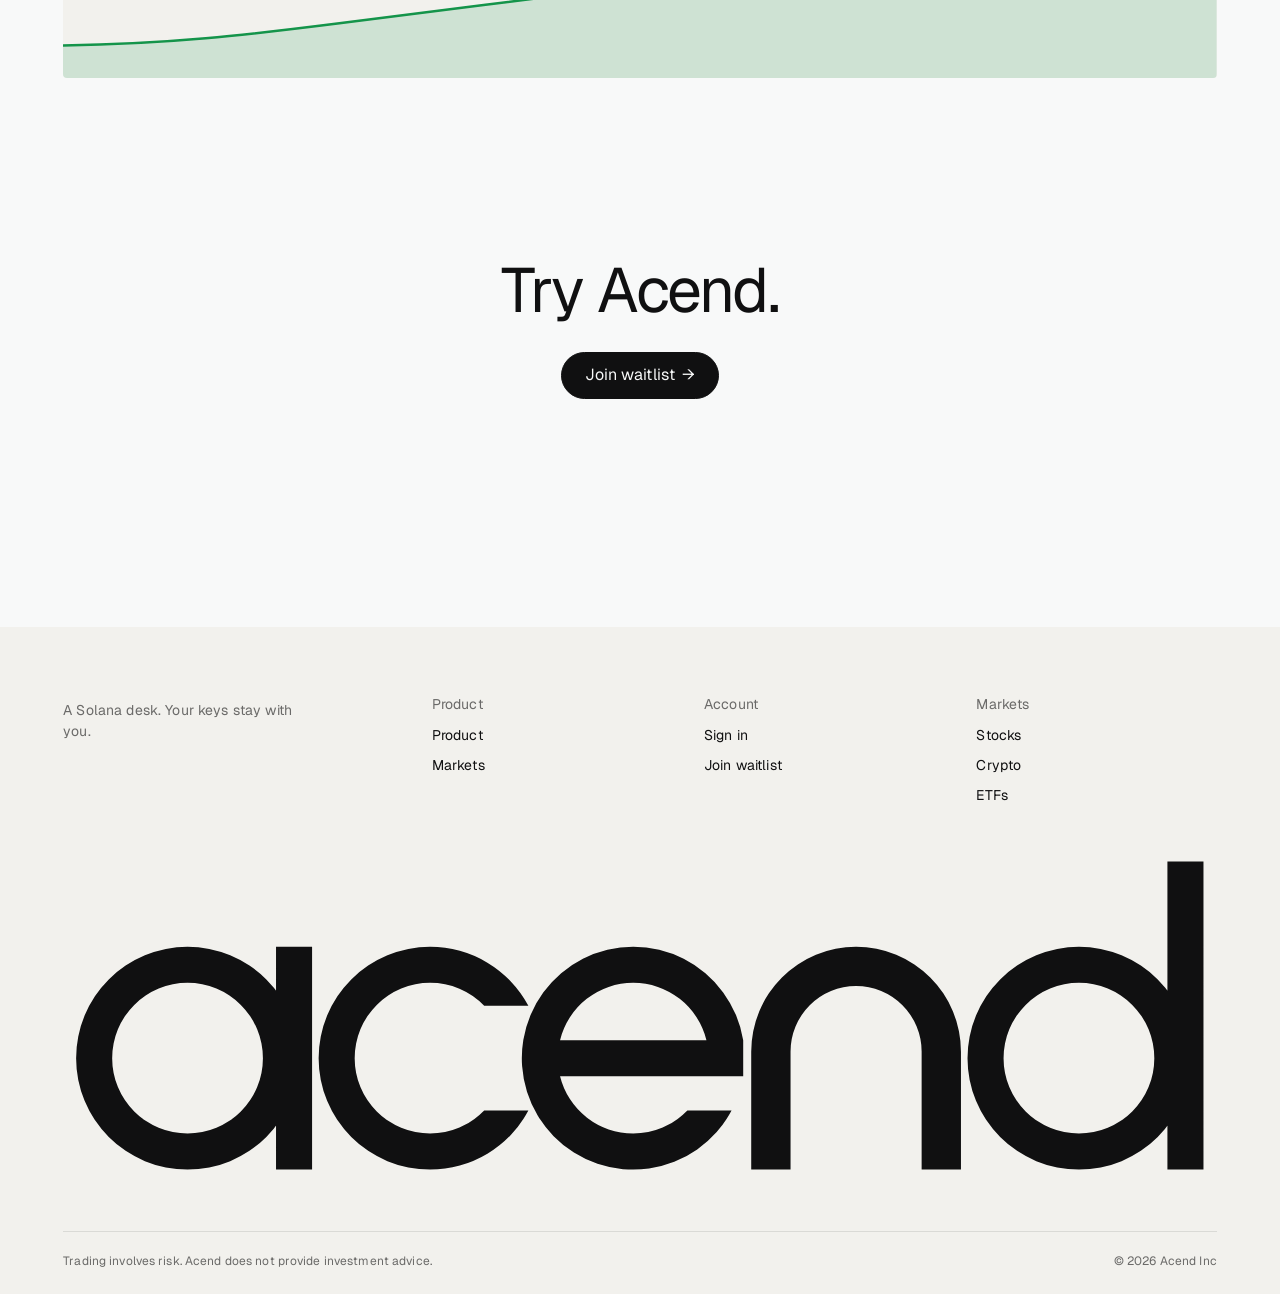
==== commit 9cf6166f: "Bring the spinning globe onto the site branch. Co-authored-by: kaidenbell <kaidenbell@users.noreply." ====
--- a/index.html
+++ b/index.html
@@ -140,17 +140,8 @@
 
       <section class="logos" aria-labelledby="logos-title">
         <div class="container">
-          <p class="logos-title" id="logos-title">The firms behind this desk</p>
-          <div class="logo-row" aria-hidden="true">
-            <div class="logo-card"></div>
-            <div class="logo-card"></div>
-            <div class="logo-card"></div>
-            <div class="logo-card"></div>
-            <div class="logo-card"></div>
-            <div class="logo-card"></div>
-            <div class="logo-card"></div>
-            <div class="logo-card"></div>
-          </div>
+          <p class="logos-title" id="logos-title">Trade everything 24/7, anywhere</p>
+          <canvas class="globe" id="globe" aria-hidden="true"></canvas>
         </div>
       </section>
 
--- a/styles.css
+++ b/styles.css
@@ -6,8 +6,8 @@
 
 :root {
   --bg: #f8f9f9;
-  --fg: #26251e;
-  --fg-02: #3b3a33;
+  --fg: #101011;
+  --fg-02: #2a2a2c;
   --accent: #f54e00;
   --card: #f2f1ed;
   --card-03: #e6e5e0;
@@ -655,17 +655,12 @@
   line-height: 1.3;
 }
 
-.logo-row {
-  display: grid;
-  grid-template-columns: repeat(4, minmax(0, 1fr));
-  gap: 0.5rem;
-  margin-top: 0.6rem;
-}
-
-.logo-card {
-  height: 4.35rem;
-  background: var(--card);
-  border-radius: var(--radius);
+.globe {
+  display: block;
+  width: min(240px, 68vw);
+  height: auto;
+  aspect-ratio: 1;
+  margin: 1.35rem auto 0.15rem;
 }
 
 @media (min-width: 900px) {
@@ -686,14 +681,9 @@
     padding-top: 3.75rem;
   }
 
-  .logo-row {
-    grid-template-columns: repeat(8, minmax(0, 1fr));
-    gap: 0.75rem;
-    margin-top: 0.75rem;
-  }
-
-  .logo-card {
-    height: 5.4rem;
+  .globe {
+    width: 280px;
+    margin-top: 1.6rem;
   }
 }
 
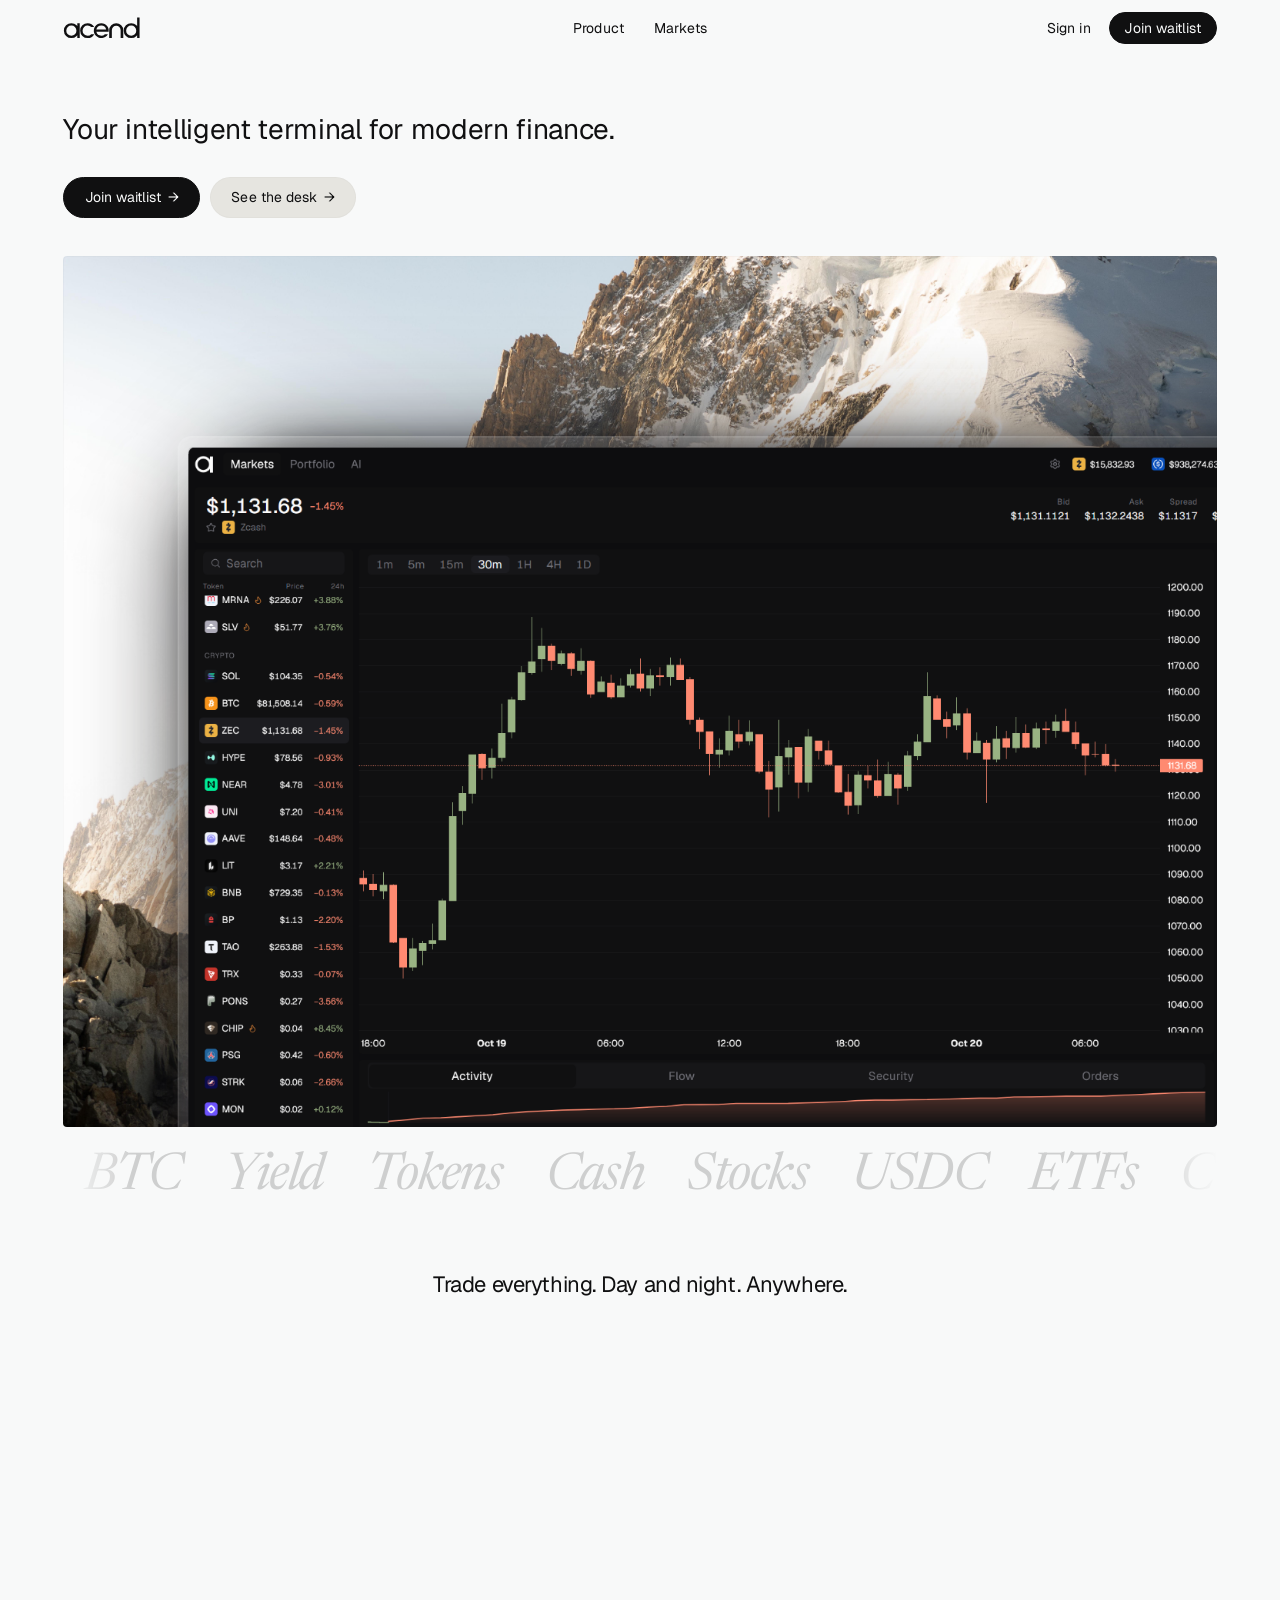
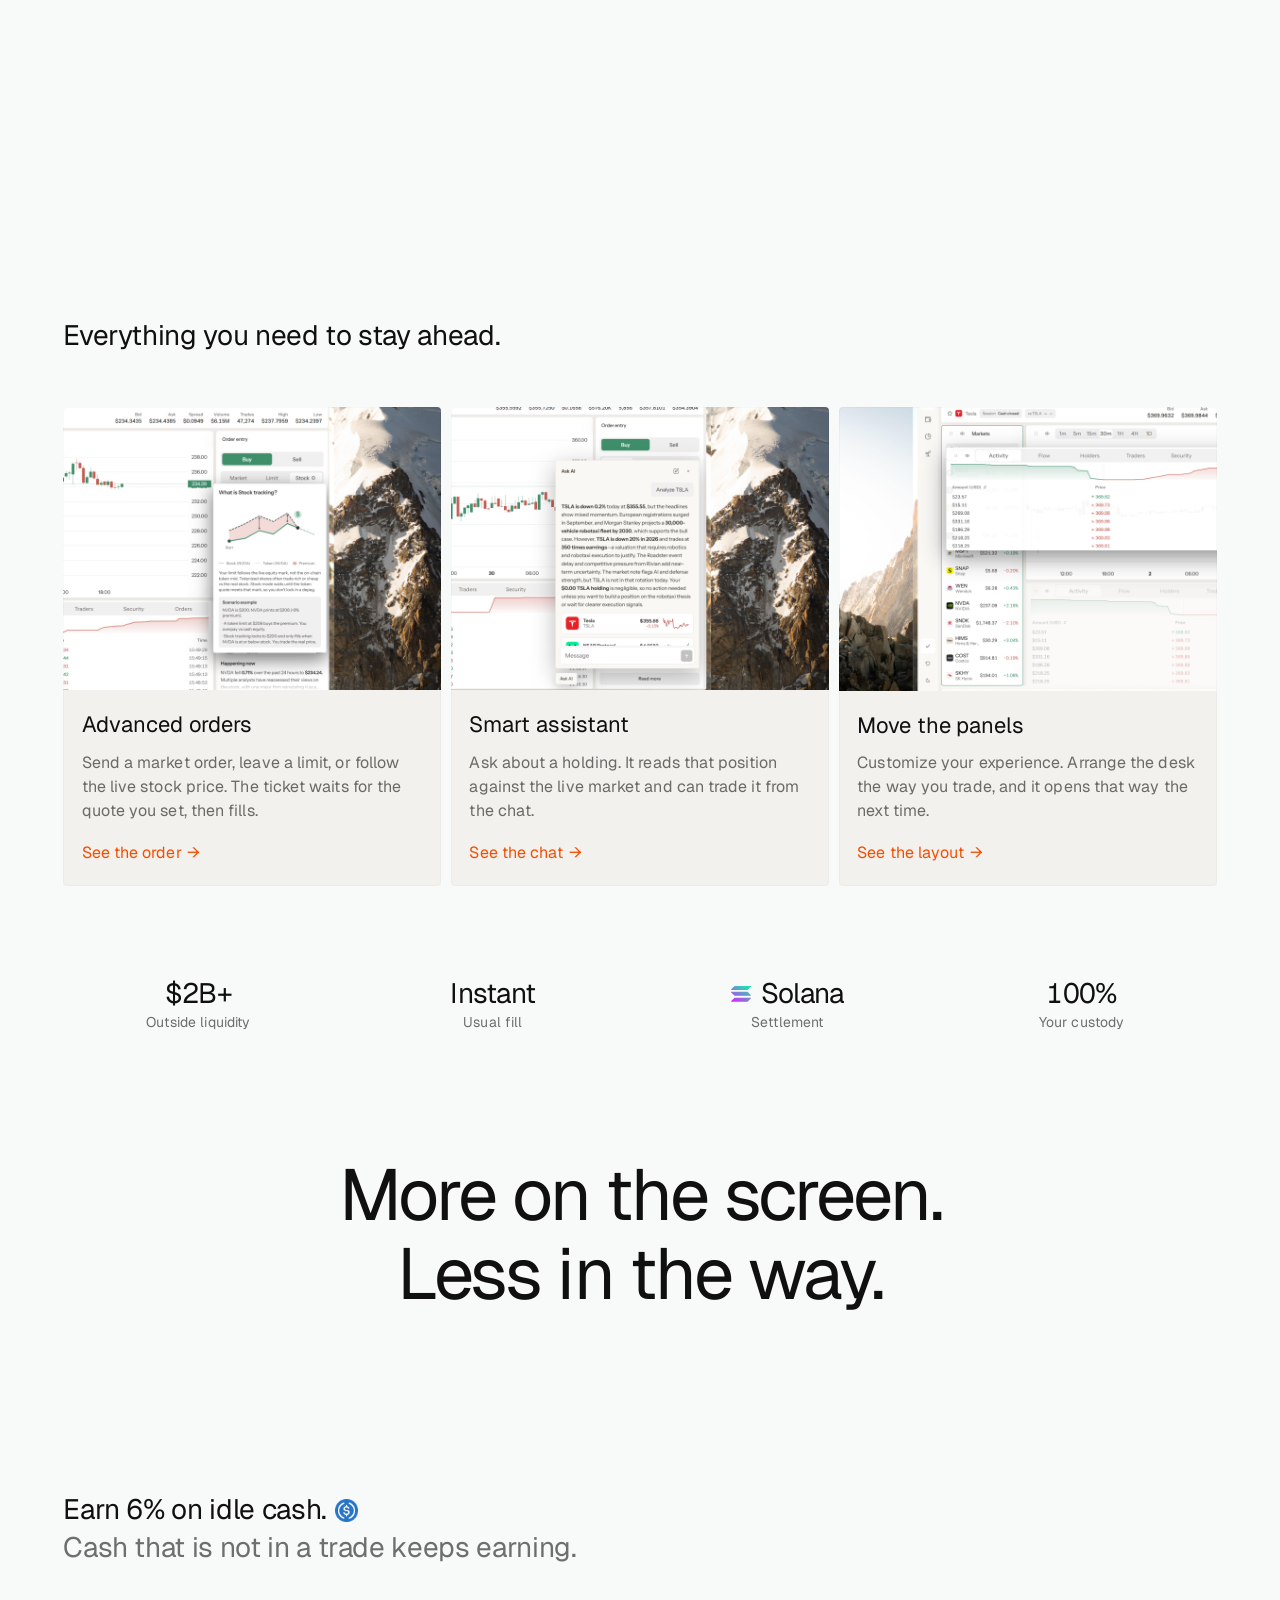
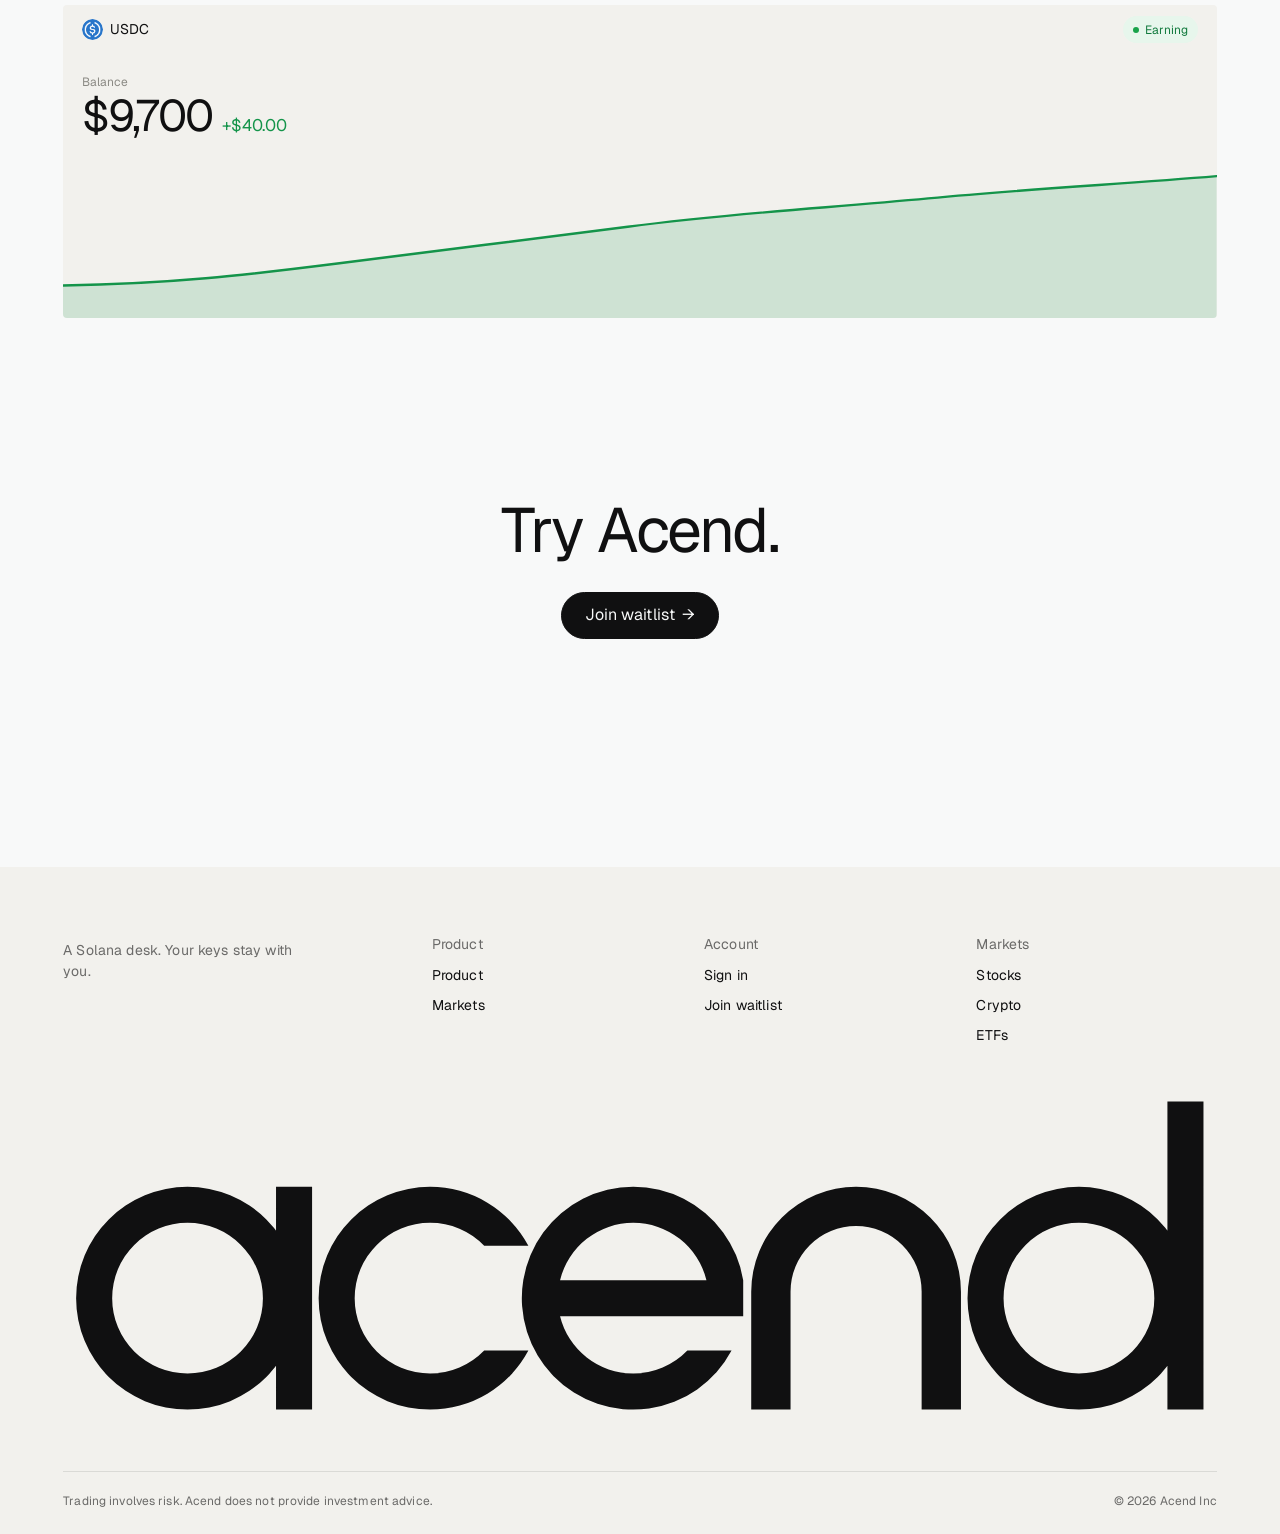
==== commit 284a4d8d: "Rewrite the globe heading in the same three beats. Co-authored-by: kaidenbell <kaidenbell@users.nore" ====
--- a/index.html
+++ b/index.html
@@ -140,7 +140,7 @@
 
       <section class="logos" aria-labelledby="logos-title">
         <div class="container">
-          <p class="logos-title" id="logos-title">Trade everything 24/7, anywhere</p>
+          <p class="logos-title" id="logos-title">Trade everything. Day and night. Anywhere.</p>
           <canvas class="globe" id="globe" aria-hidden="true"></canvas>
         </div>
       </section>
--- a/styles.css
+++ b/styles.css
@@ -657,7 +657,7 @@
 
 .globe {
   display: block;
-  width: min(240px, 68vw);
+  width: min(400px, 92vw);
   height: auto;
   aspect-ratio: 1;
   margin: 1.35rem auto 0.15rem;
@@ -682,7 +682,7 @@
   }
 
   .globe {
-    width: 280px;
+    width: 520px;
     margin-top: 1.6rem;
   }
 }
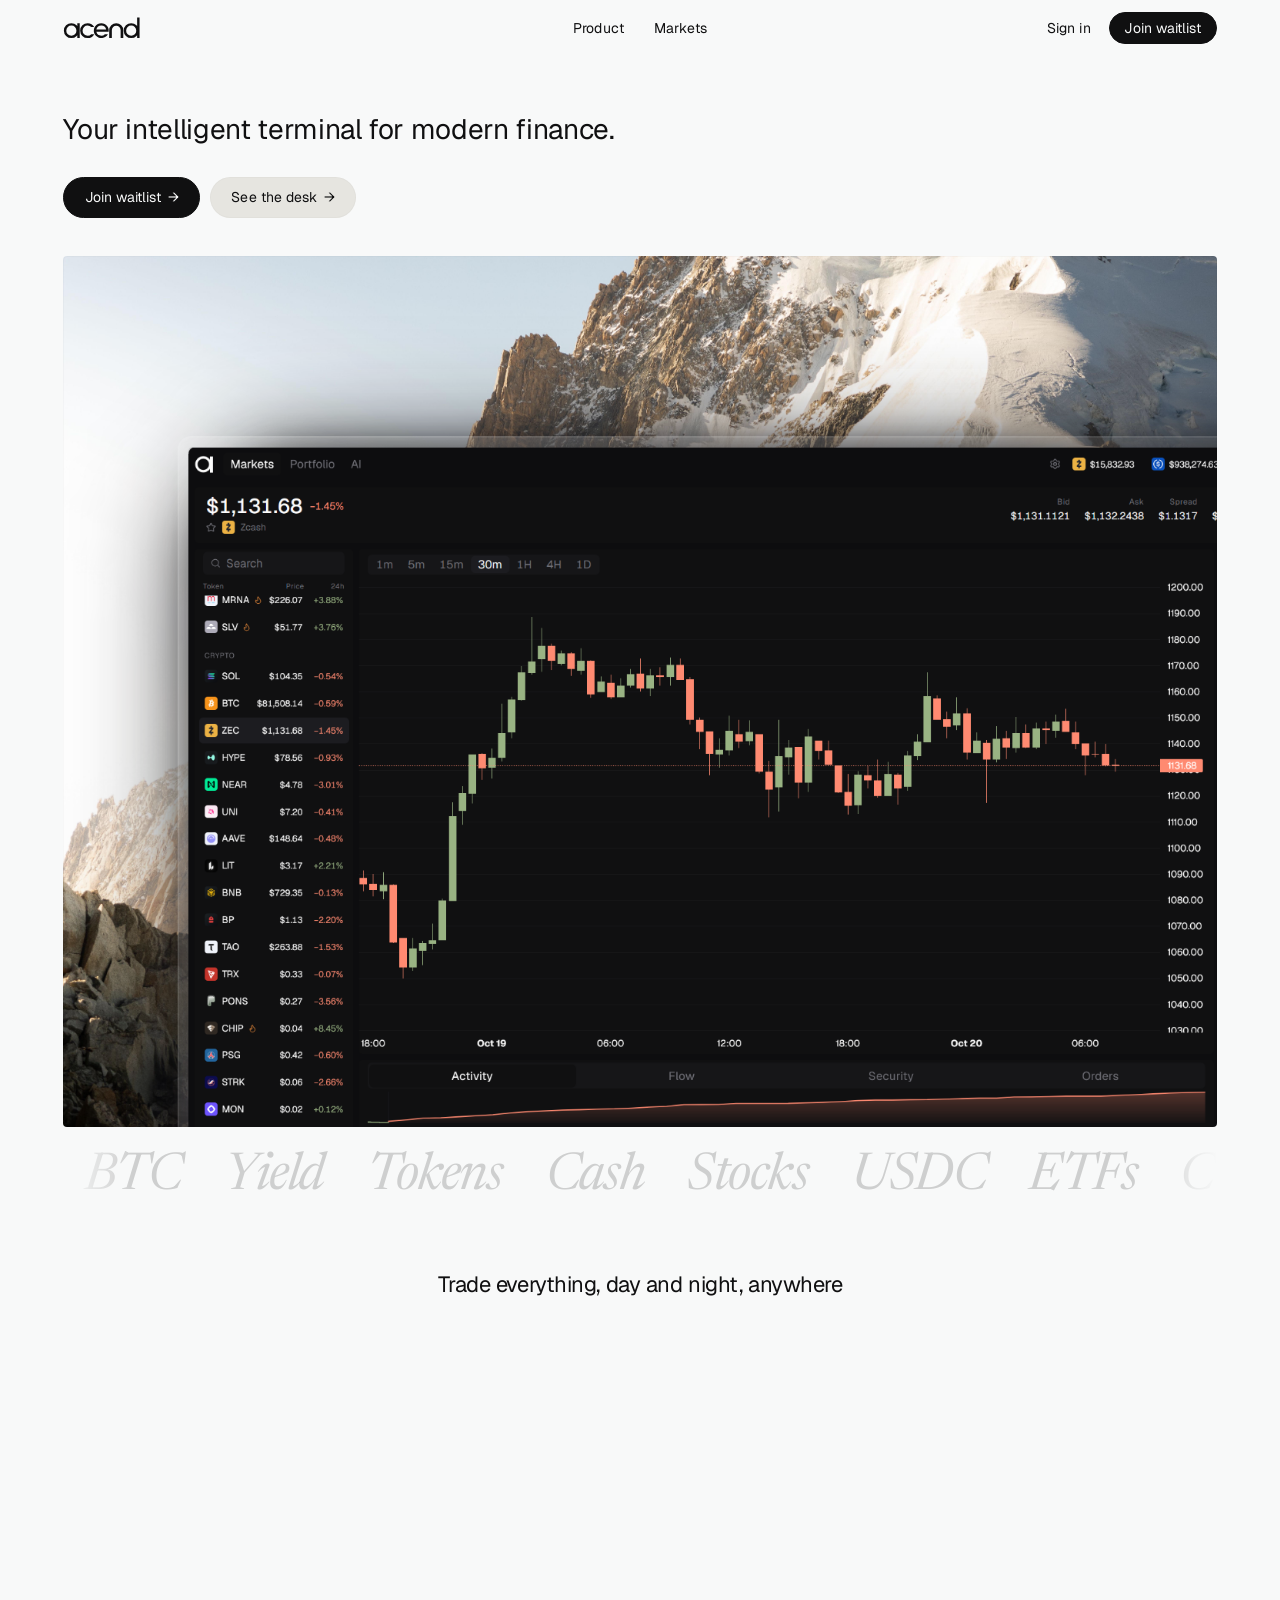
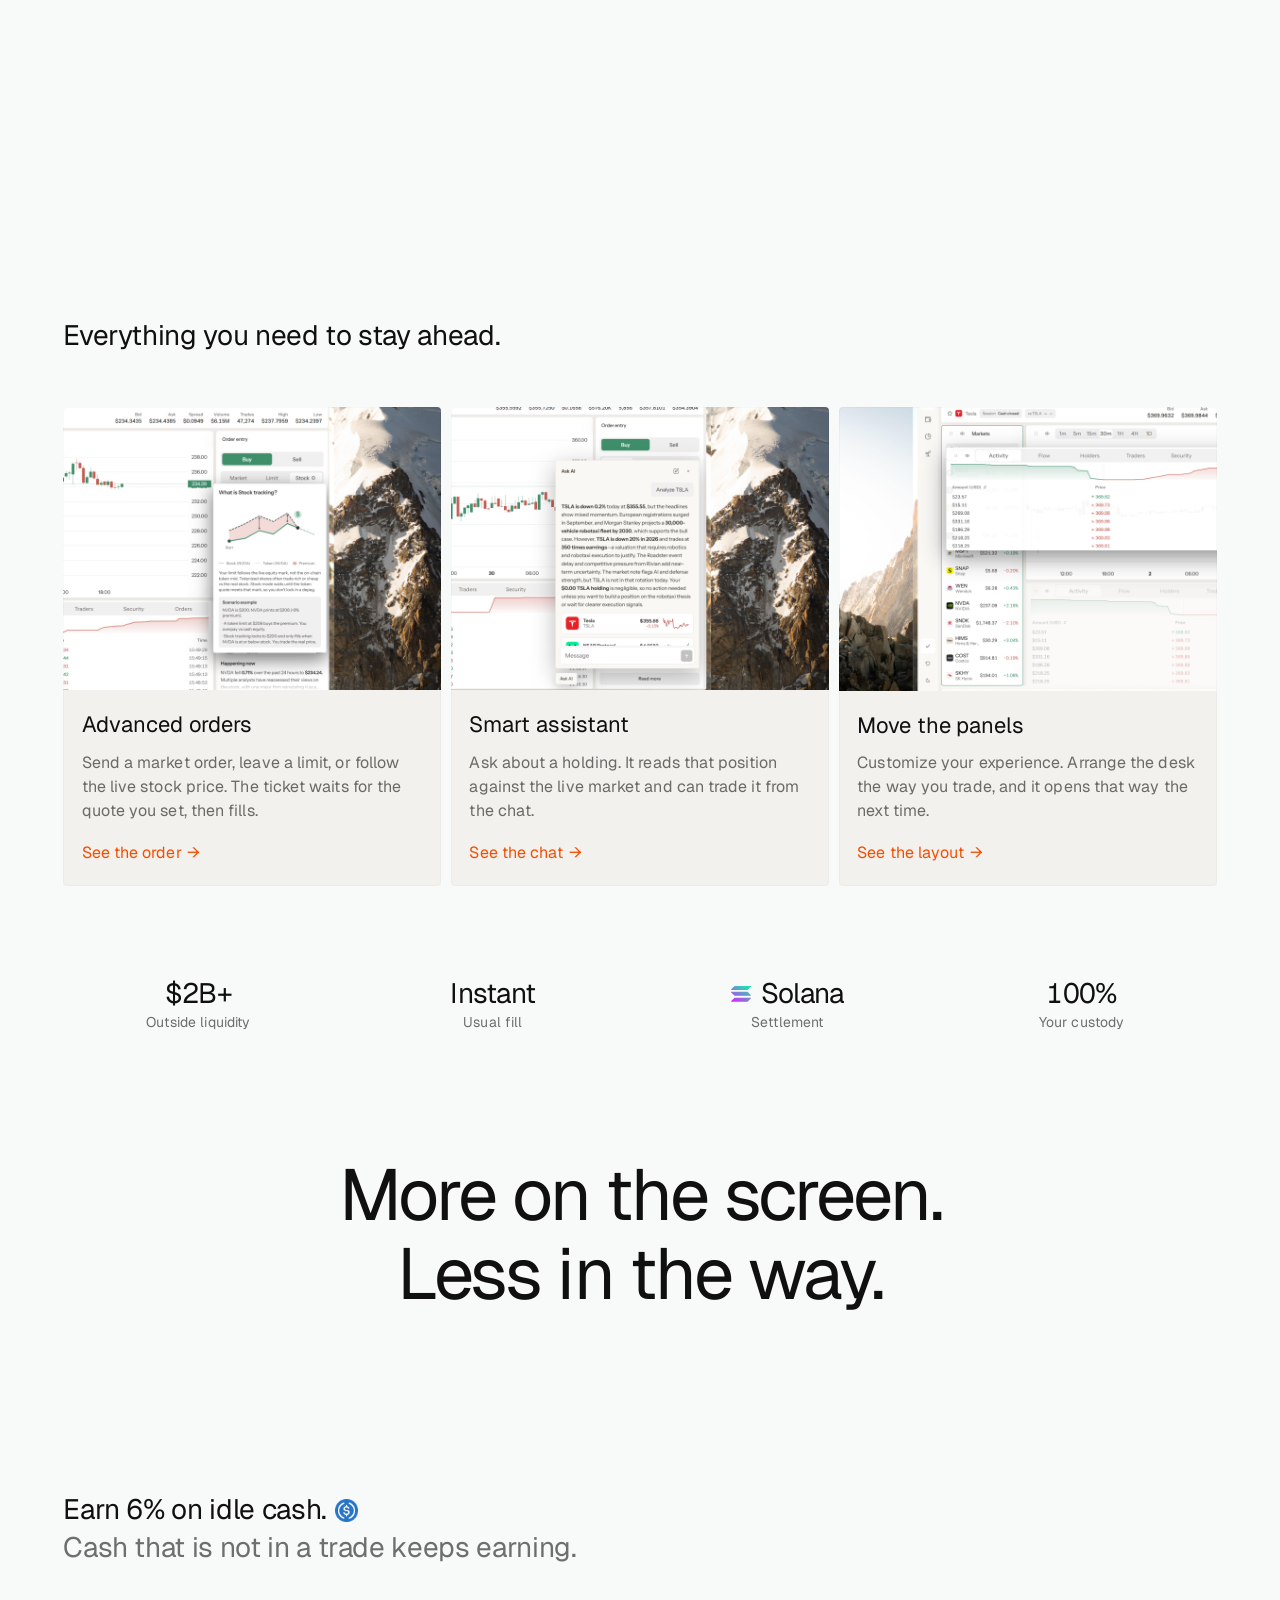
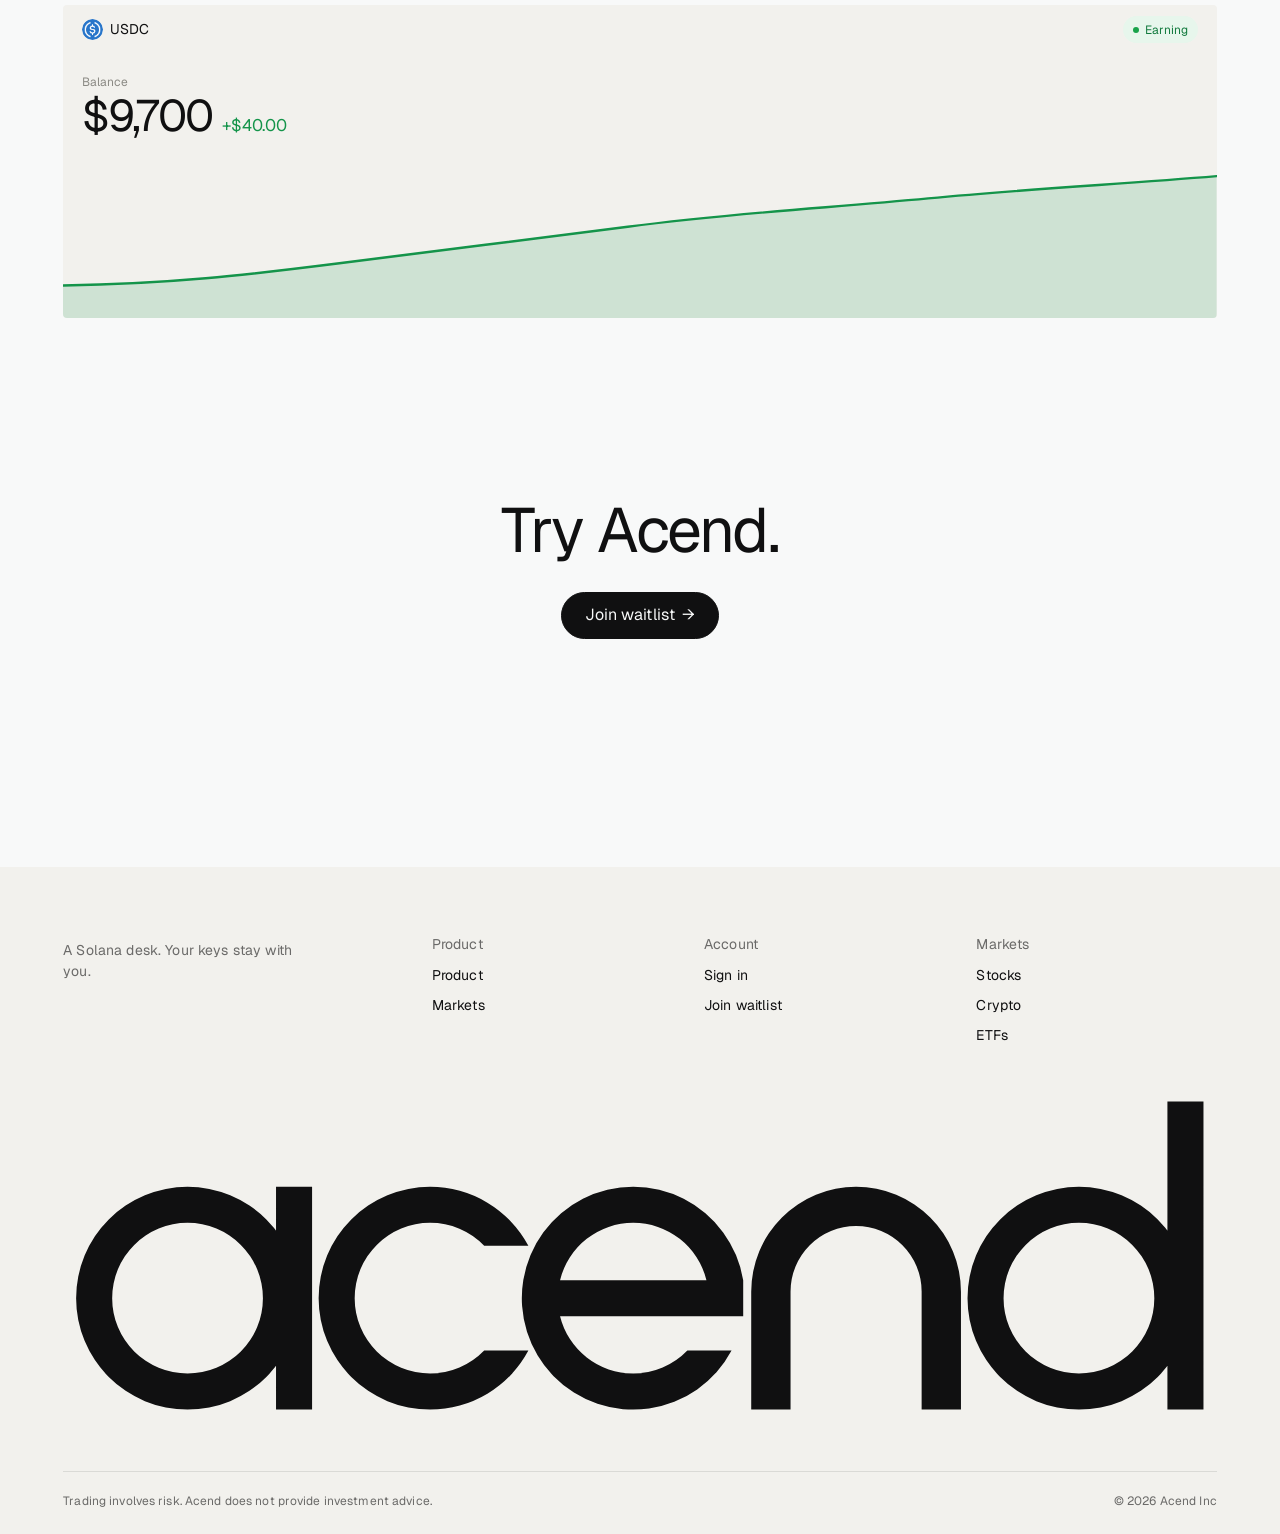
==== commit f1979335: "Drop the periods from the globe heading. Co-authored-by: kaidenbell <kaidenbell@users.noreply.github" ====
--- a/index.html
+++ b/index.html
@@ -140,7 +140,7 @@
 
       <section class="logos" aria-labelledby="logos-title">
         <div class="container">
-          <p class="logos-title" id="logos-title">Trade everything. Day and night. Anywhere.</p>
+          <p class="logos-title" id="logos-title">Trade everything, day and night, anywhere</p>
           <canvas class="globe" id="globe" aria-hidden="true"></canvas>
         </div>
       </section>
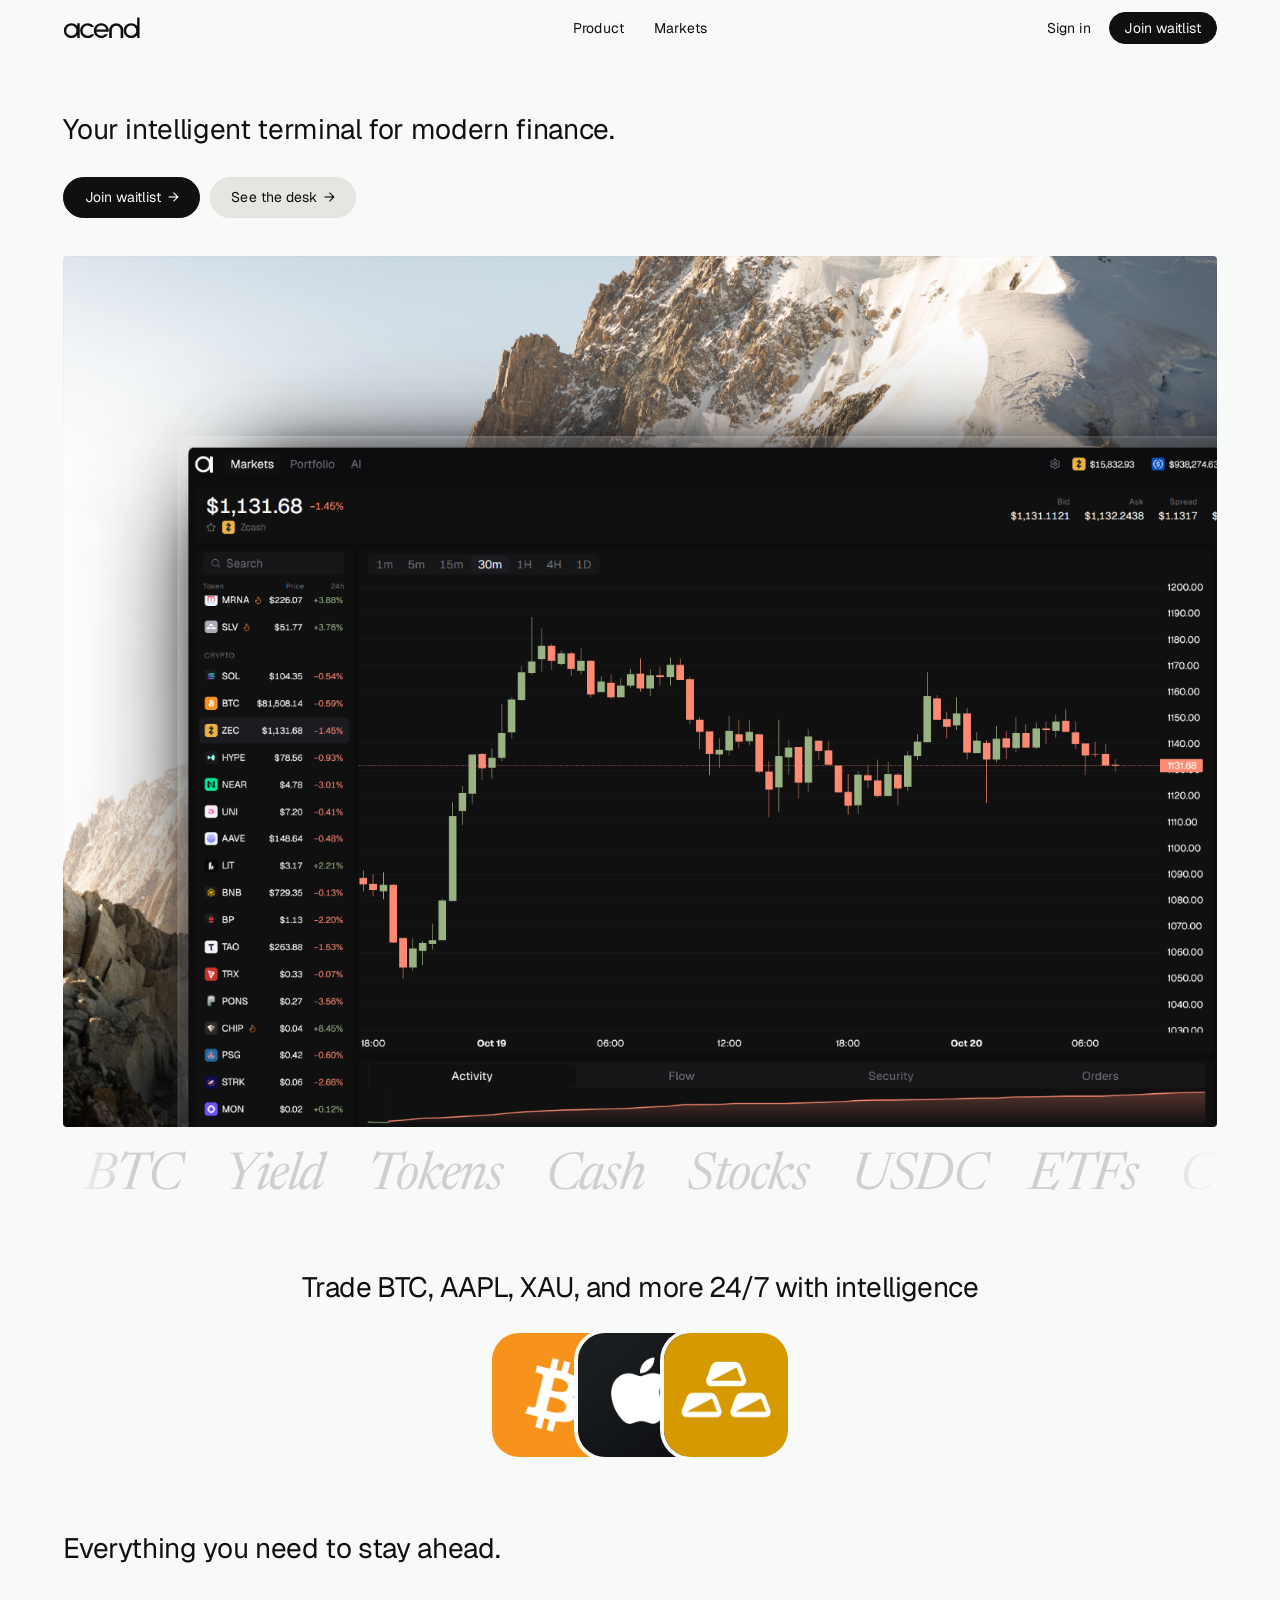
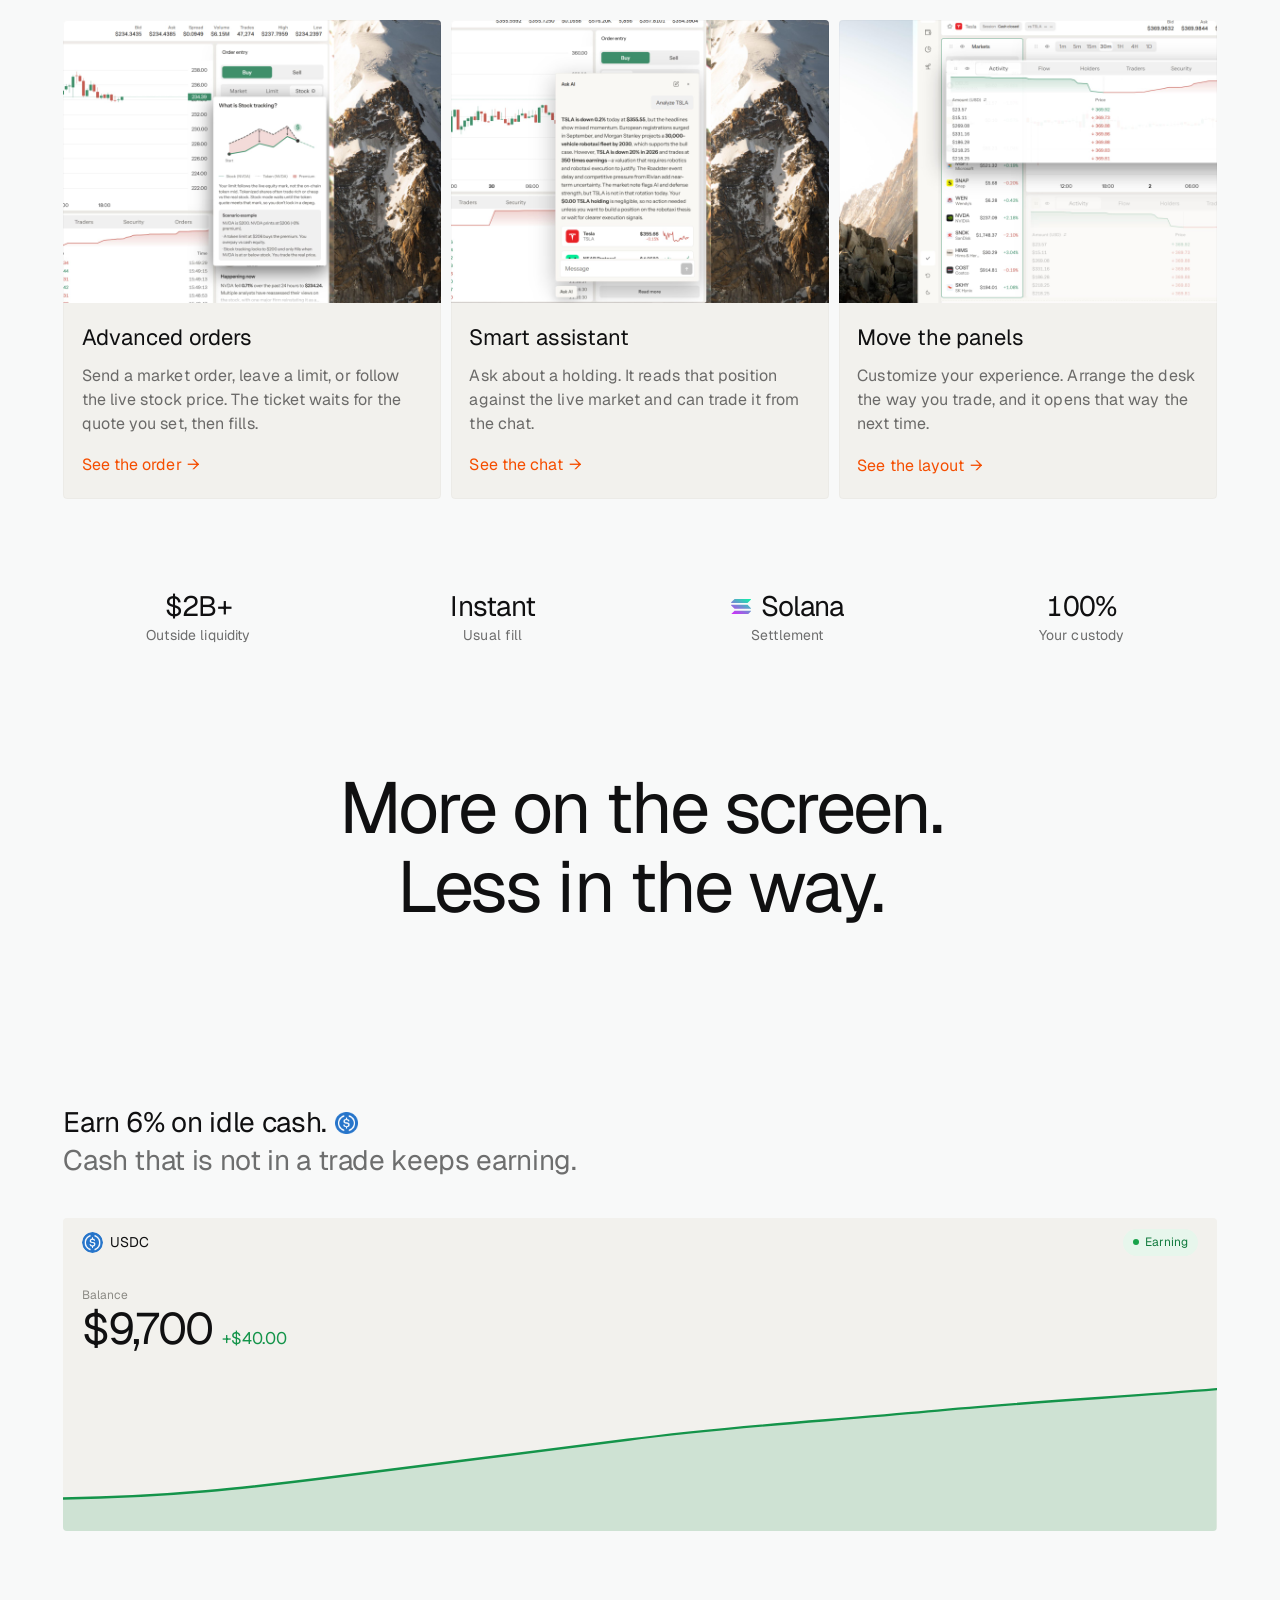
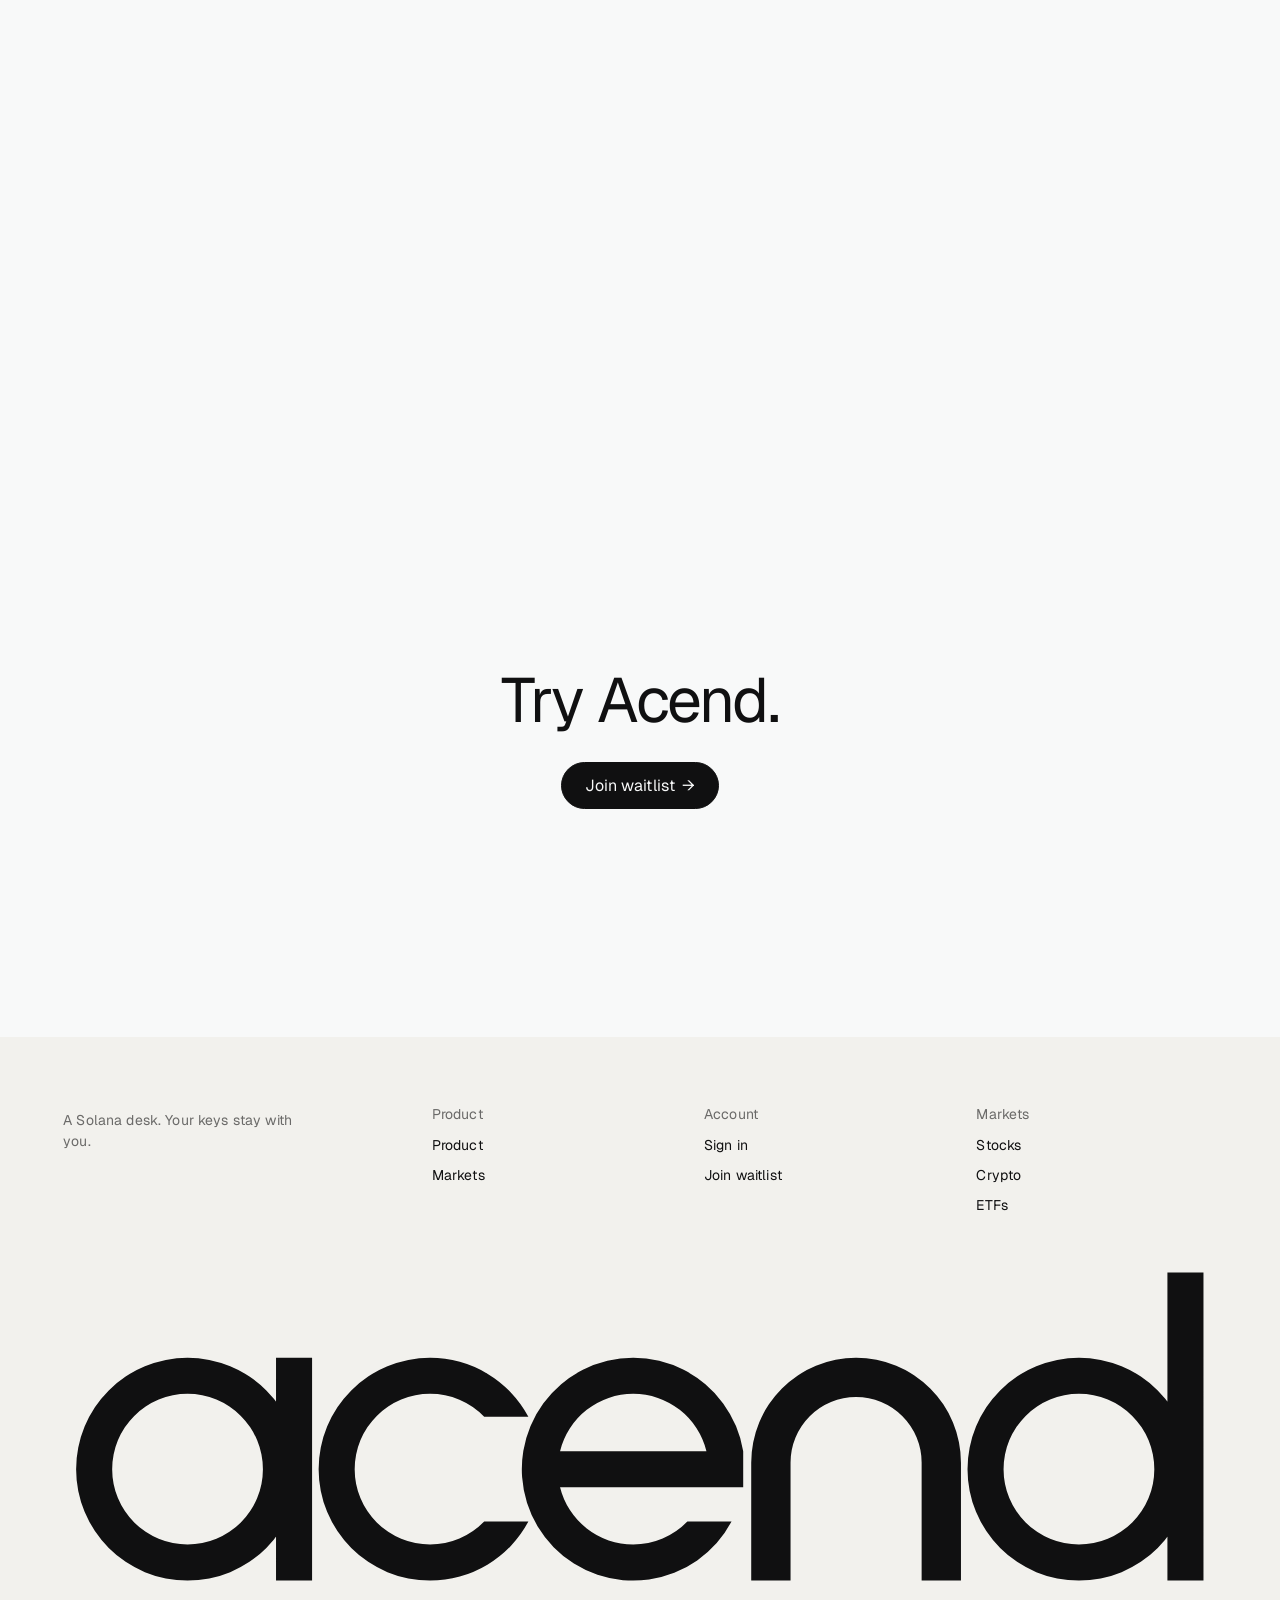
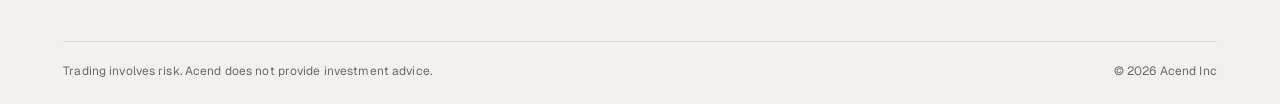
==== commit 530782e3: "Swap the globe caption for overlapping BTC, Apple, and gold marks. Co-authored-by: kaidenbell <kaide" ====
--- a/index.html
+++ b/index.html
@@ -140,8 +140,12 @@
 
       <section class="logos" aria-labelledby="logos-title">
         <div class="container">
-          <p class="logos-title" id="logos-title">Trade everything, day and night, anywhere</p>
-          <canvas class="globe" id="globe" aria-hidden="true"></canvas>
+          <p class="logos-title" id="logos-title">Trade BTC, AAPL, XAU, and more 24/7 with intelligence</p>
+          <div class="marks">
+            <img src="./images/mark-btc.png" alt="" width="600" height="600" />
+            <img src="./images/mark-aapl.png" alt="" width="600" height="600" />
+            <img src="./images/mark-xau.png" alt="" width="600" height="600" />
+          </div>
         </div>
       </section>
 
@@ -290,6 +294,12 @@
         </div>
       </section>
 
+      <section class="globe-park" aria-hidden="true">
+        <div class="container">
+          <canvas class="globe" id="globe"></canvas>
+        </div>
+      </section>
+
       <section class="close" id="get-started">
         <div class="container">
           <div class="stack">
--- a/styles.css
+++ b/styles.css
@@ -649,10 +649,47 @@
 .logos-title {
   margin: 0 auto;
   max-width: 18em;
-  font-size: 1.25rem;
+  font-size: 1.5rem;
   font-weight: 400;
   letter-spacing: -0.02em;
-  line-height: 1.3;
+  line-height: 1.25;
+  text-wrap: balance;
+}
+
+.marks {
+  display: flex;
+  justify-content: center;
+  align-items: center;
+  margin: 1.45rem auto 0.15rem;
+}
+
+.marks img {
+  position: relative;
+  width: 88px;
+  height: 88px;
+  border-radius: 22%;
+  object-fit: cover;
+  box-shadow: 0 0 0 4px var(--bg);
+}
+
+.marks img + img {
+  margin-left: -26px;
+}
+
+.marks img:nth-child(1) {
+  z-index: 1;
+}
+
+.marks img:nth-child(2) {
+  z-index: 2;
+}
+
+.marks img:nth-child(3) {
+  z-index: 3;
+}
+
+.globe-park {
+  padding: 0.4rem 0 0.2rem;
 }
 
 .globe {
@@ -660,7 +697,7 @@
   width: min(400px, 92vw);
   height: auto;
   aspect-ratio: 1;
-  margin: 1.35rem auto 0.15rem;
+  margin: 0.35rem auto 0.15rem;
 }
 
 @media (min-width: 900px) {
@@ -669,8 +706,21 @@
   }
 
   .logos-title {
-    max-width: none;
-    font-size: 1.375rem;
+    max-width: 28em;
+    font-size: 1.75rem;
+  }
+
+  .marks {
+    margin-top: 1.75rem;
+  }
+
+  .marks img {
+    width: 124px;
+    height: 124px;
+  }
+
+  .marks img + img {
+    margin-left: -38px;
   }
 
   #products {
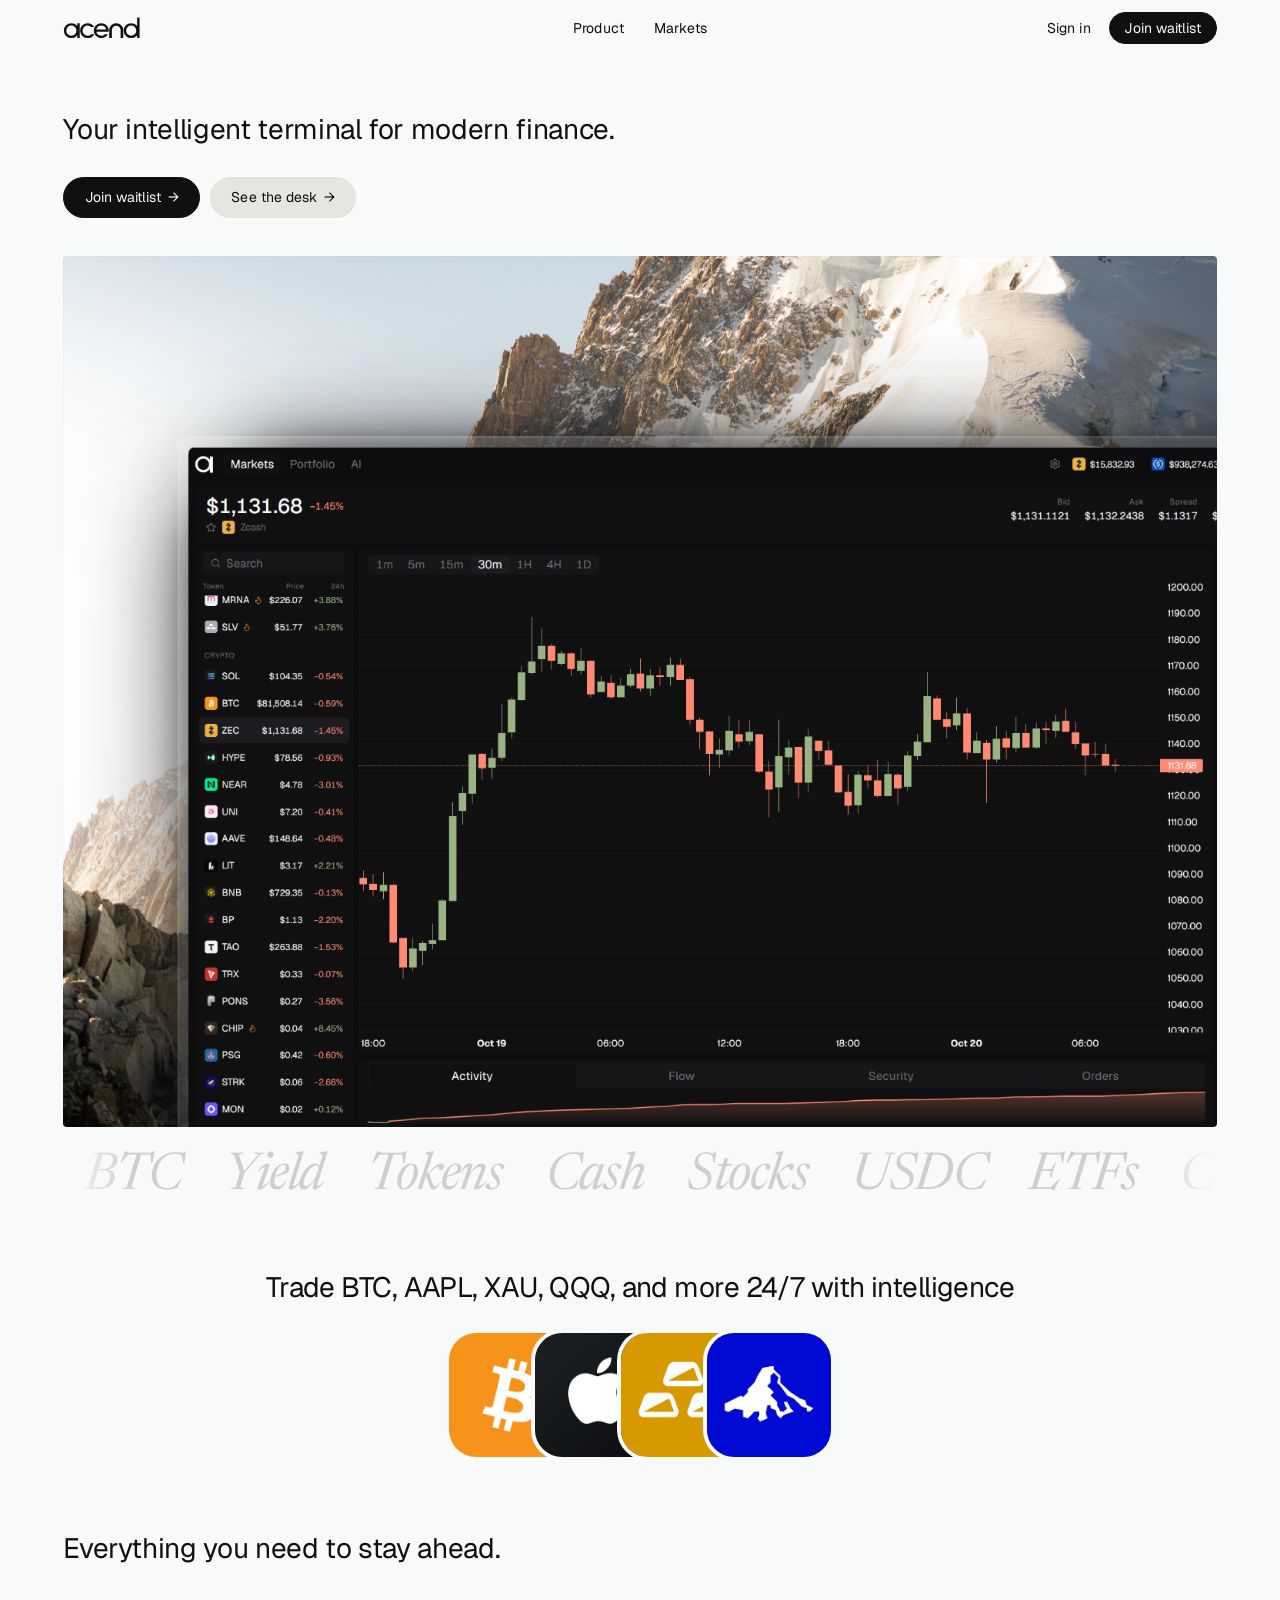
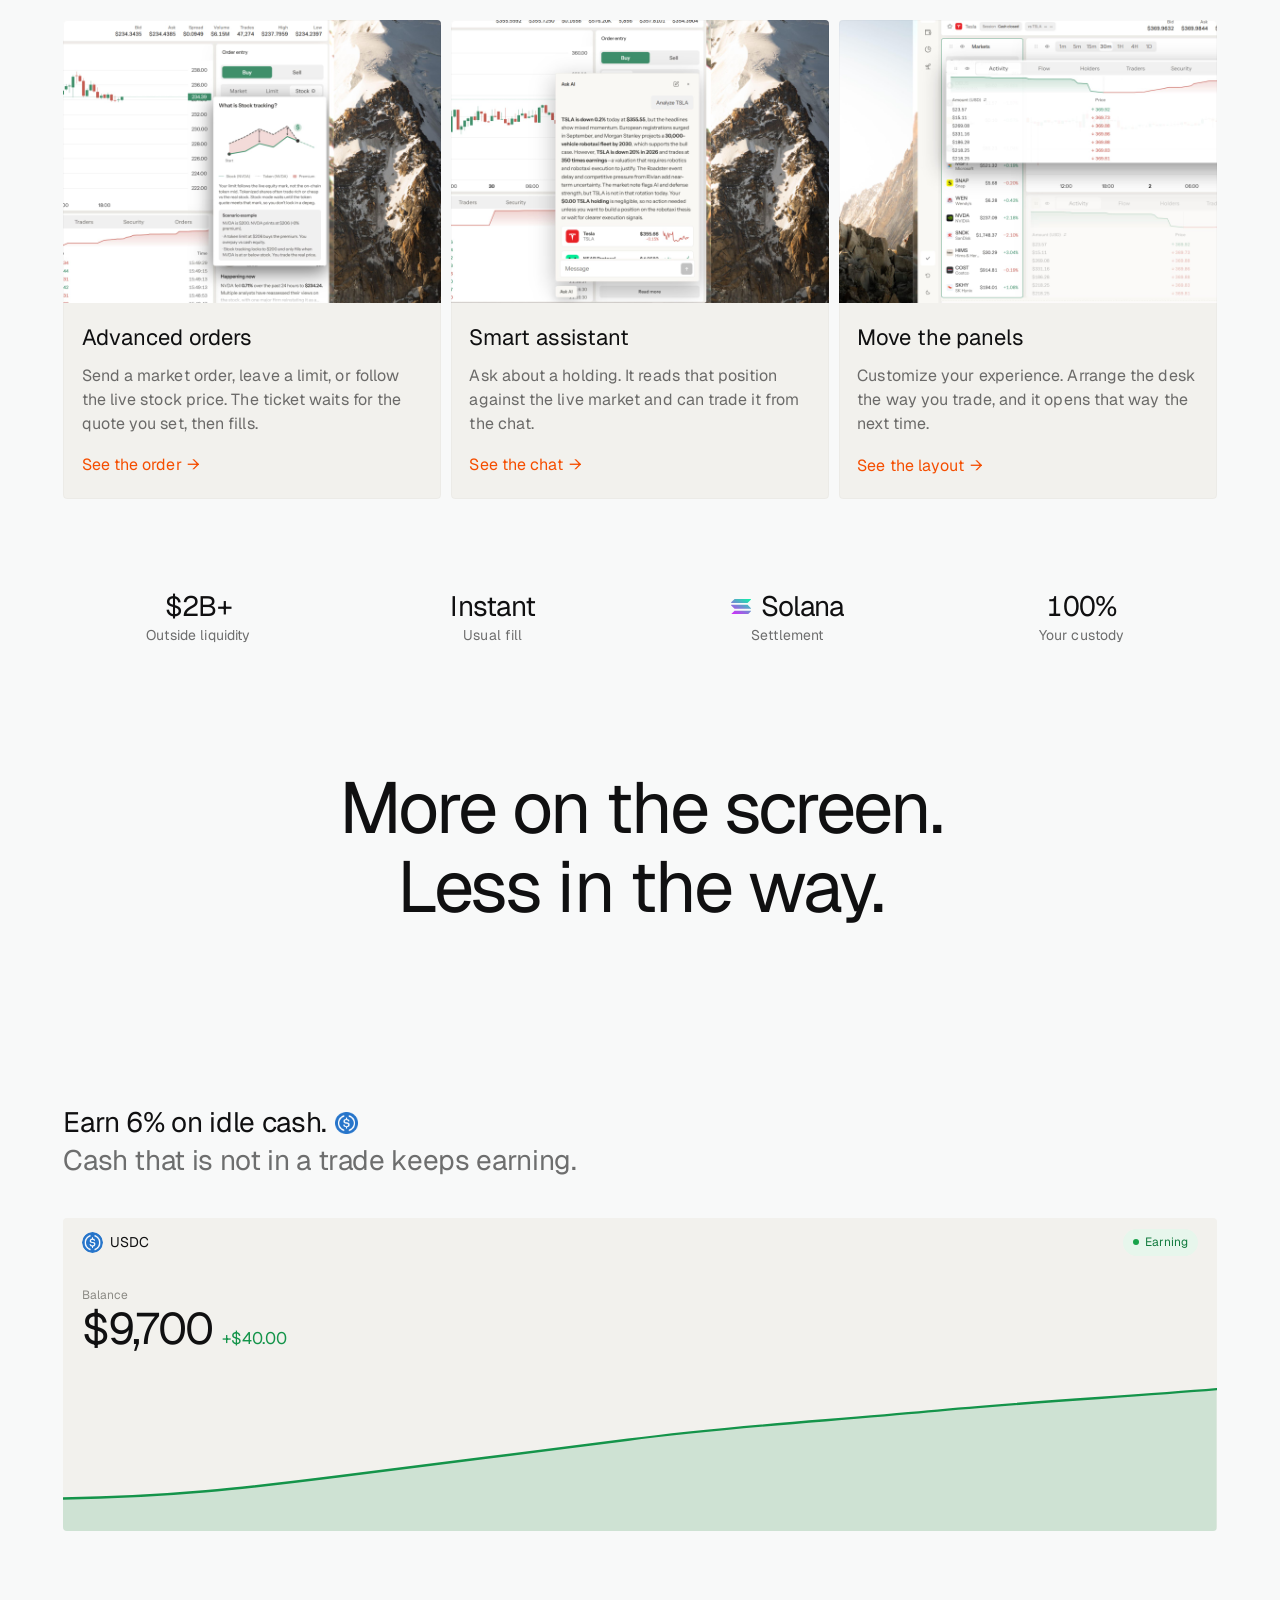
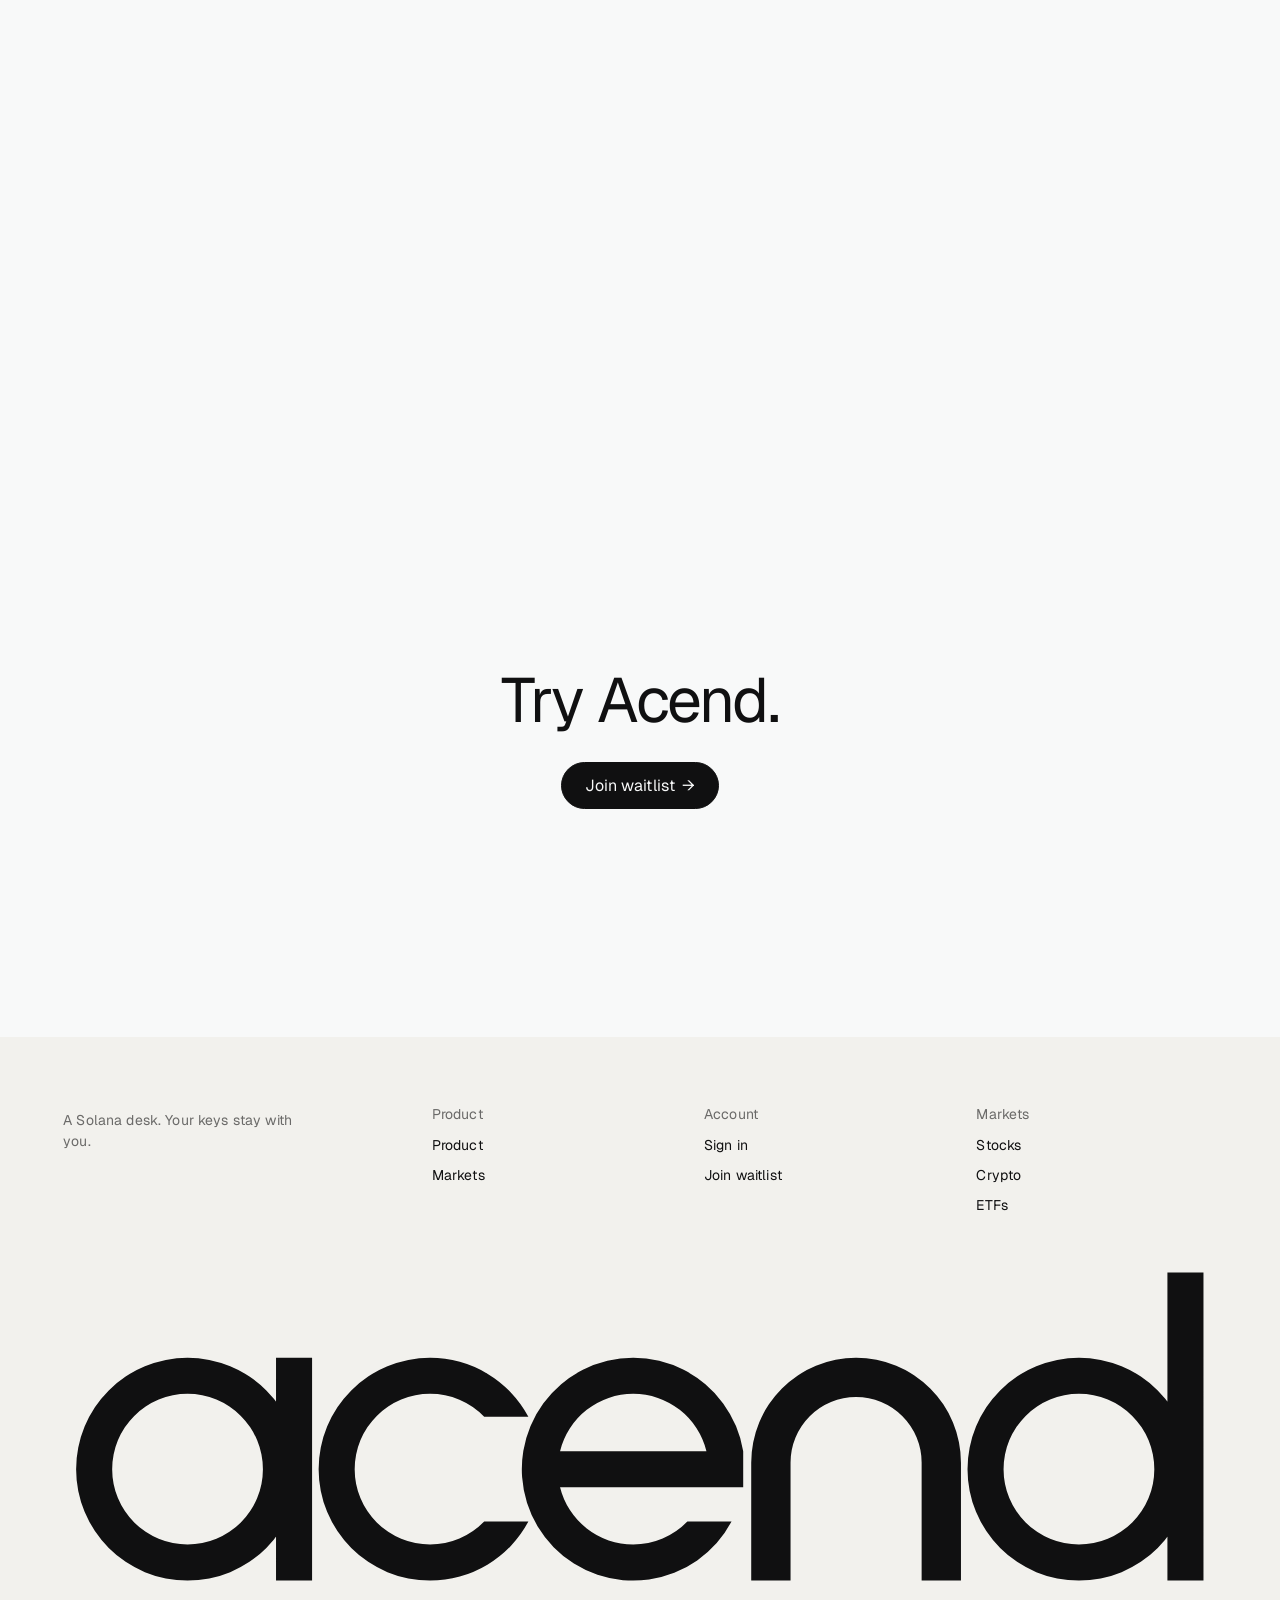
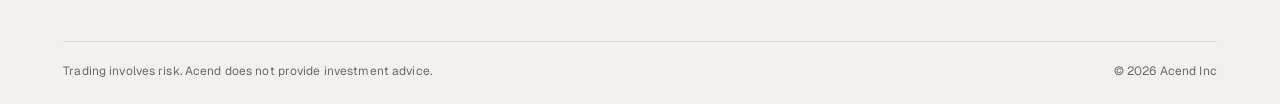
==== commit b2fd2547: "Add QQQ to the overlapping market marks. Co-authored-by: kaidenbell <kaidenbell@users.noreply.github" ====
--- a/index.html
+++ b/index.html
@@ -140,11 +140,12 @@
 
       <section class="logos" aria-labelledby="logos-title">
         <div class="container">
-          <p class="logos-title" id="logos-title">Trade BTC, AAPL, XAU, and more 24/7 with intelligence</p>
+          <p class="logos-title" id="logos-title">Trade BTC, AAPL, XAU, QQQ, and more 24/7 with intelligence</p>
           <div class="marks">
             <img src="./images/mark-btc.png" alt="" width="600" height="600" />
             <img src="./images/mark-aapl.png" alt="" width="600" height="600" />
             <img src="./images/mark-xau.png" alt="" width="600" height="600" />
+            <img src="./images/mark-qqq.png" alt="" width="600" height="600" />
           </div>
         </div>
       </section>
--- a/styles.css
+++ b/styles.css
@@ -688,6 +688,10 @@
   z-index: 3;
 }
 
+.marks img:nth-child(4) {
+  z-index: 4;
+}
+
 .globe-park {
   padding: 0.4rem 0 0.2rem;
 }
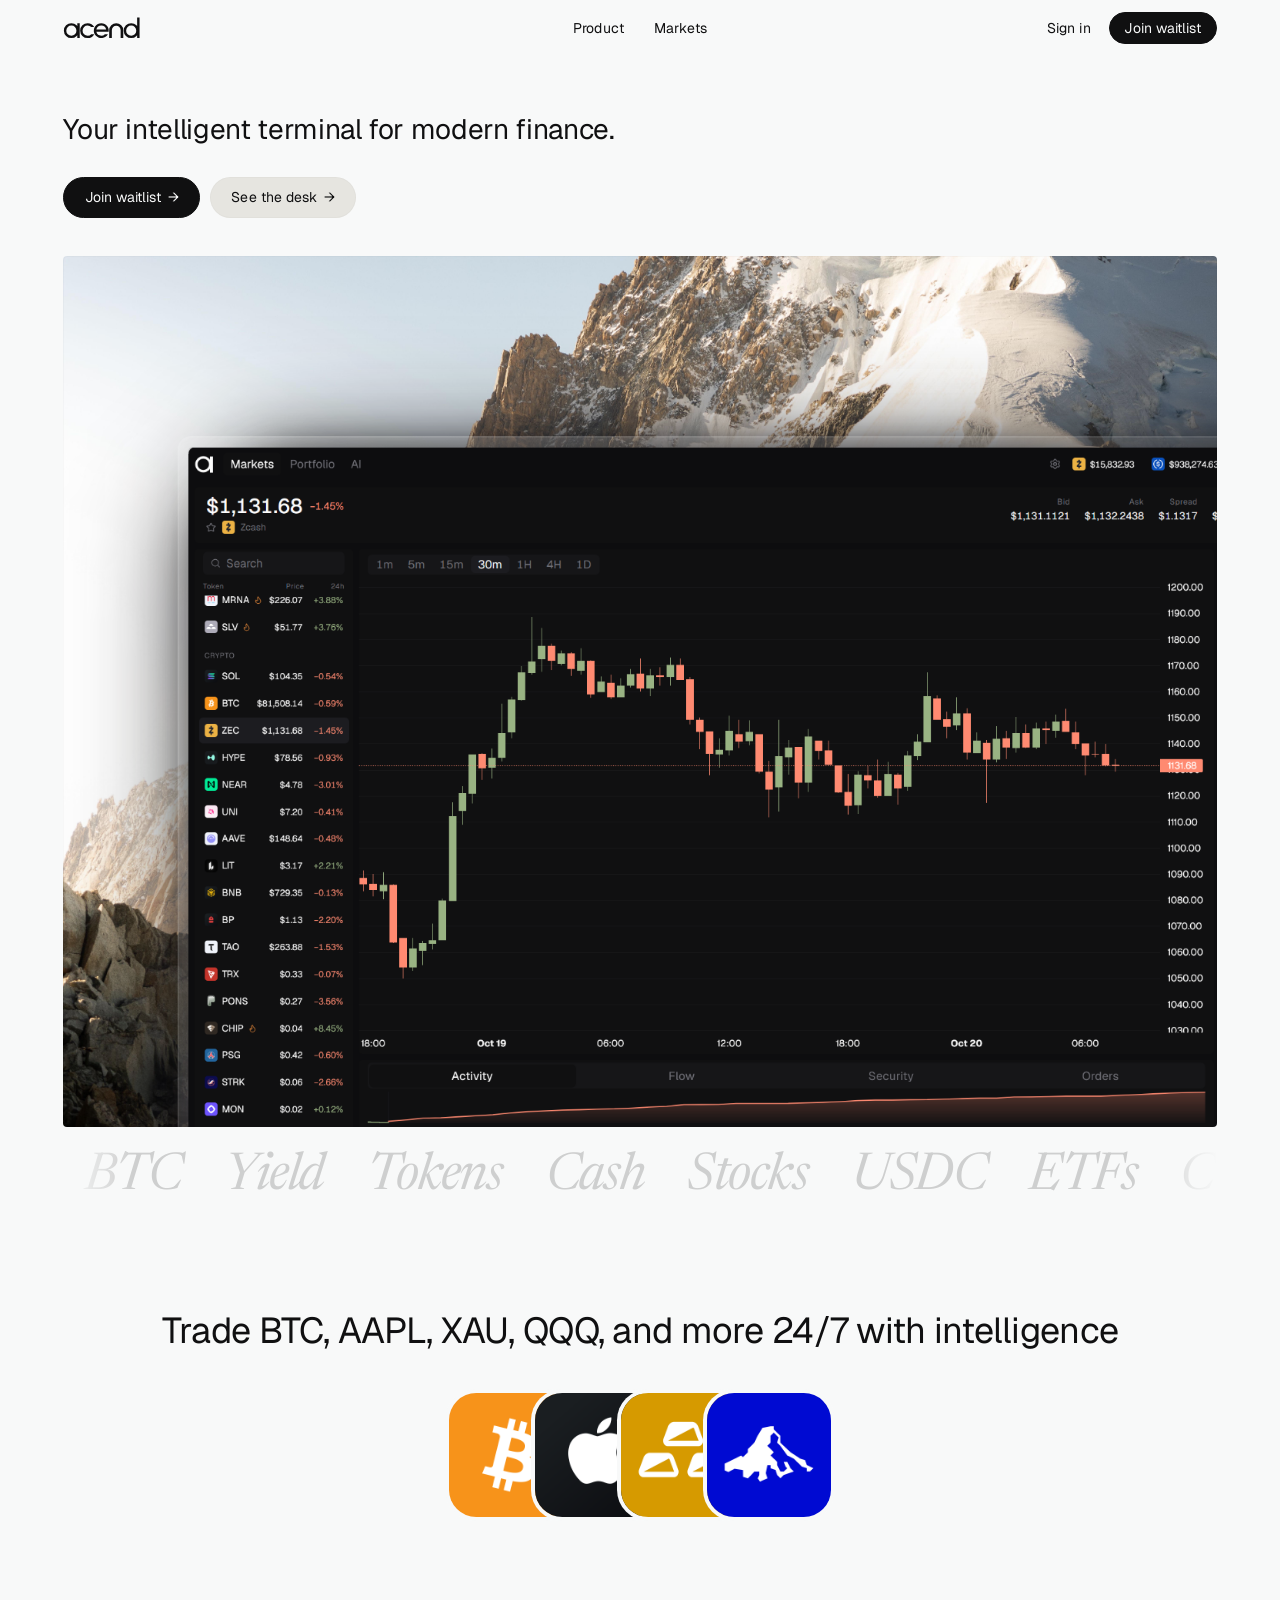
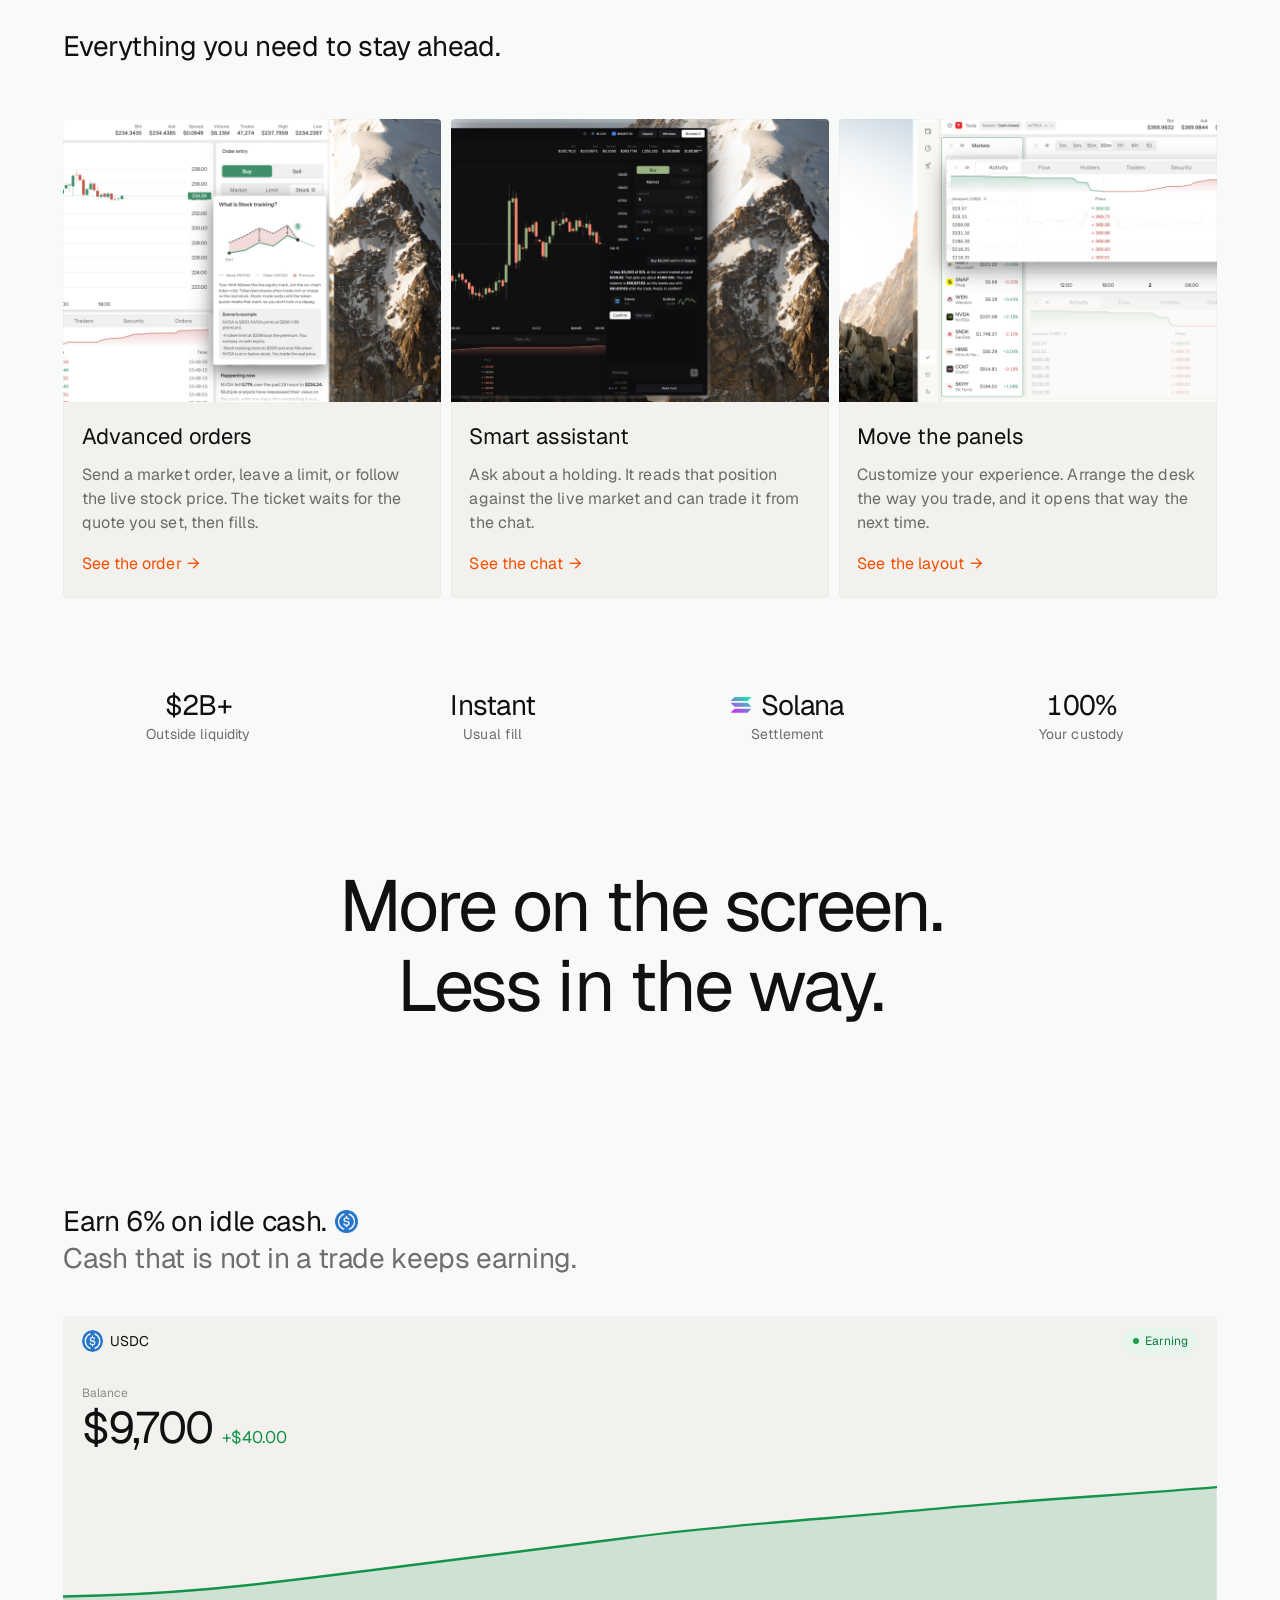
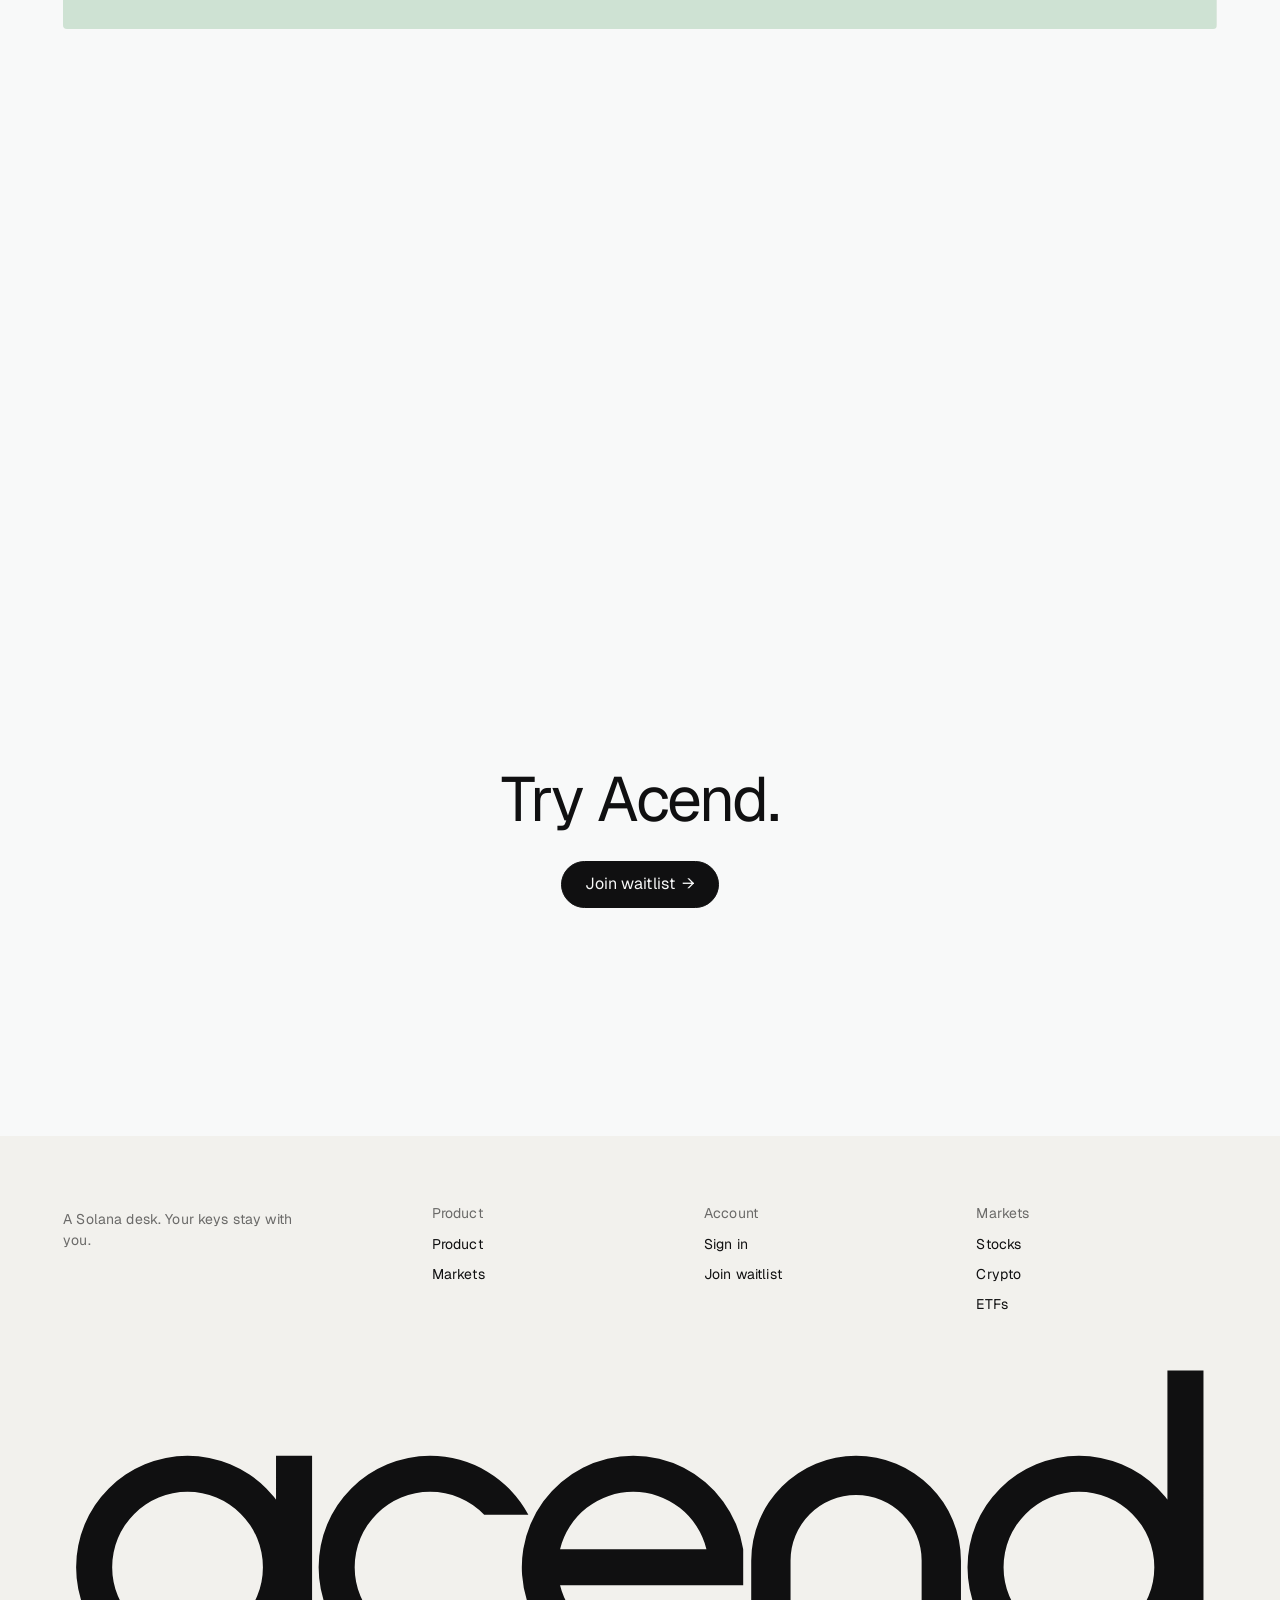
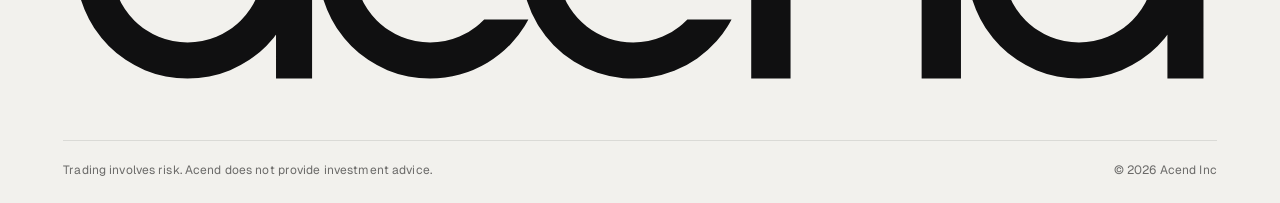
==== commit fe76fc64: "Use the latest desk screenshot for Smart assistant. Co-authored-by: kaidenbell <kaidenbell@users.nor" ====
--- a/index.html
+++ b/index.html
@@ -178,10 +178,10 @@
             <article class="card">
               <figure class="card-media">
                 <img
-                  src="./images/ask-desk.jpg"
-                  alt="Ask AI on the Acend desk, with a note on Tesla and a place to send a message"
-                  width="1600"
-                  height="1200"
+                  src="./images/smart-assistant.jpg"
+                  alt="Ask AI on the Acend desk, confirming a $5,000 Solana buy beside a mountain."
+                  width="1517"
+                  height="1136"
                 />
               </figure>
               <div class="card-body">
--- a/styles.css
+++ b/styles.css
@@ -706,16 +706,17 @@
 
 @media (min-width: 900px) {
   .logos {
-    padding-top: 1.15rem;
+    padding: 3.5rem 0 2.5rem;
   }
 
   .logos-title {
     max-width: 28em;
-    font-size: 1.75rem;
+    font-size: 2.25rem;
   }
 
   .marks {
-    margin-top: 1.75rem;
+    margin-top: 2.5rem;
+    margin-bottom: 0.35rem;
   }
 
   .marks img {
